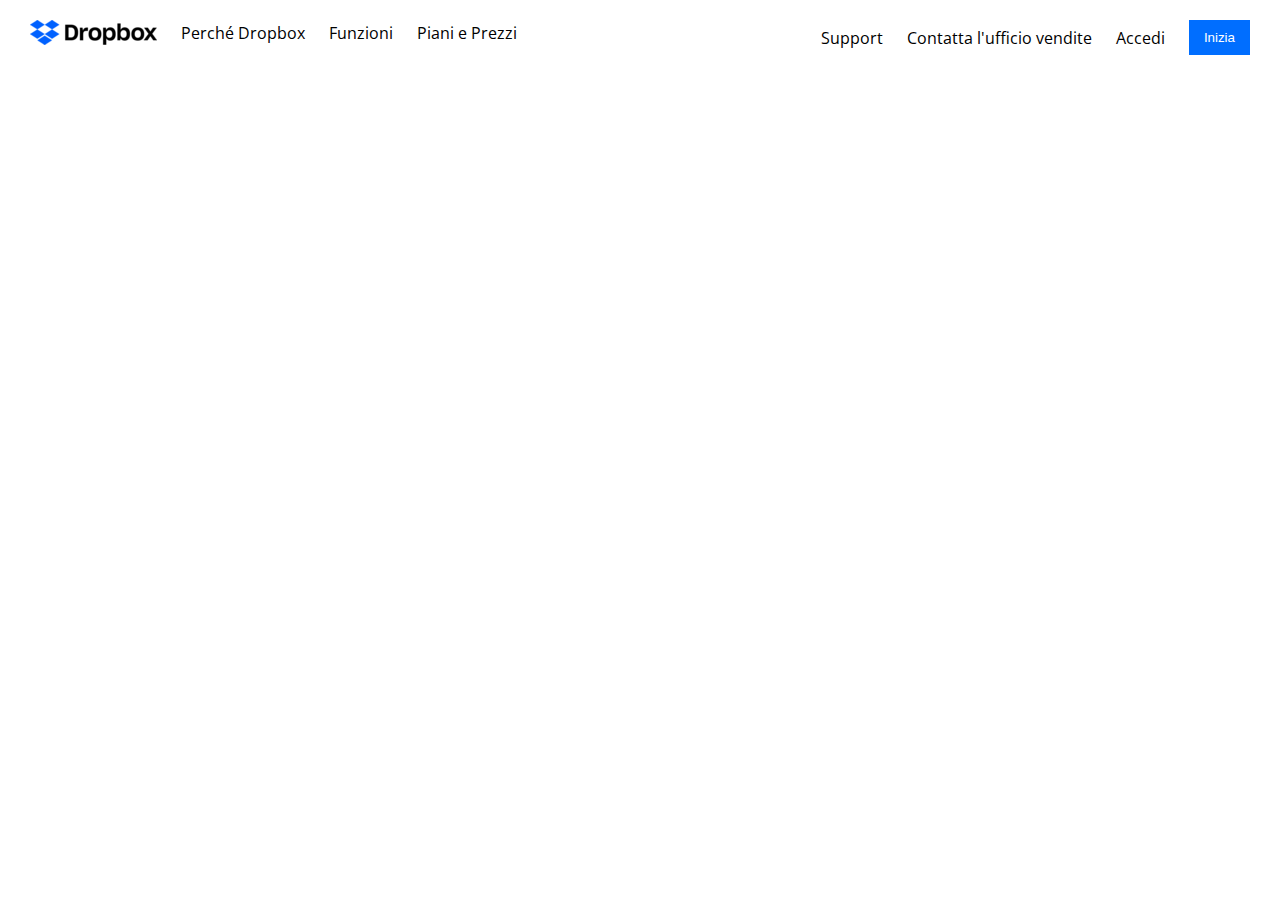
==== index.html @ 16615381 "Finito l'header" ====
<!DOCTYPE html>
<html>
    <head>
        <title>DropBox</title>
        <link rel="preconnect" href="https://fonts.googleapis.com">
        <link rel="preconnect" href="https://fonts.gstatic.com" crossorigin>
        <link href="https://fonts.googleapis.com/css2?family=Open+Sans:wght@300;400;500;700&display=swap" rel="stylesheet">
        <link rel="stylesheet" href="https://cdnjs.cloudflare.com/ajax/libs/font-awesome/6.4.2/css/all.min.css" integrity="sha512-z3gLpd7yknf1YoNbCzqRKc4qyor8gaKU1qmn+CShxbuBusANI9QpRohGBreCFkKxLhei6S9CQXFEbbKuqLg0DA==" crossorigin="anonymous" referrerpolicy="no-referrer" />
        <link rel="stylesheet" href="css/styles.css">
    </head>
    <body>
        <!--Parte Alta-->
        <header>
            <div class="row">
                <div class="col">
                    <ul>
                        <li><a href="#"><img id="logoSmall" src="img/logo-small.png"></a> </li>
                        <li><a href="#">Perch&eacute; Dropbox</a></li>
                        <li><a href="#">Funzioni</a></li>
                        <li><a href="#">Piani e Prezzi</a></li> 
                    </ul>
                        
                </div>
                <div class="col">
                    <li><a href="#">Support</a></li>
                    <li><a href="#">Contatta l'ufficio vendite</a></li>
                    <li><a href="#">Accedi</a></li>
                    <li><a href="#"><button class="blueButton">Inizia</button></a></li>
                </div>
            </div>
        </header>
        <!--Parte Principale-->
        <main>

        </main>
        <!--Parte Bassa-->
        <footer>

        </footer>
    </body>
</html>
---- css/styles.css ----
:root{
    font-family: 'Open Sans', sans-serif;
}


*{
    margin: 0;
    padding: 0;
    box-sizing: border-box;
}



/*Stili header*/
.row{
    display: flex;
    width: 100%;
    justify-content: space-between;
    padding: 20px;
}

.col li{
    display: inline-block;
    margin: 0px 10px;
    vertical-align: middle;
}
a{
    color: black;
    text-decoration: none;
}

#logoSmall{
    vertical-align: middle;
}

.blueButton{
    background-color: rgb(0, 110, 255);
    color: white;
    border: 0px;
    padding: 10px 15px;
}
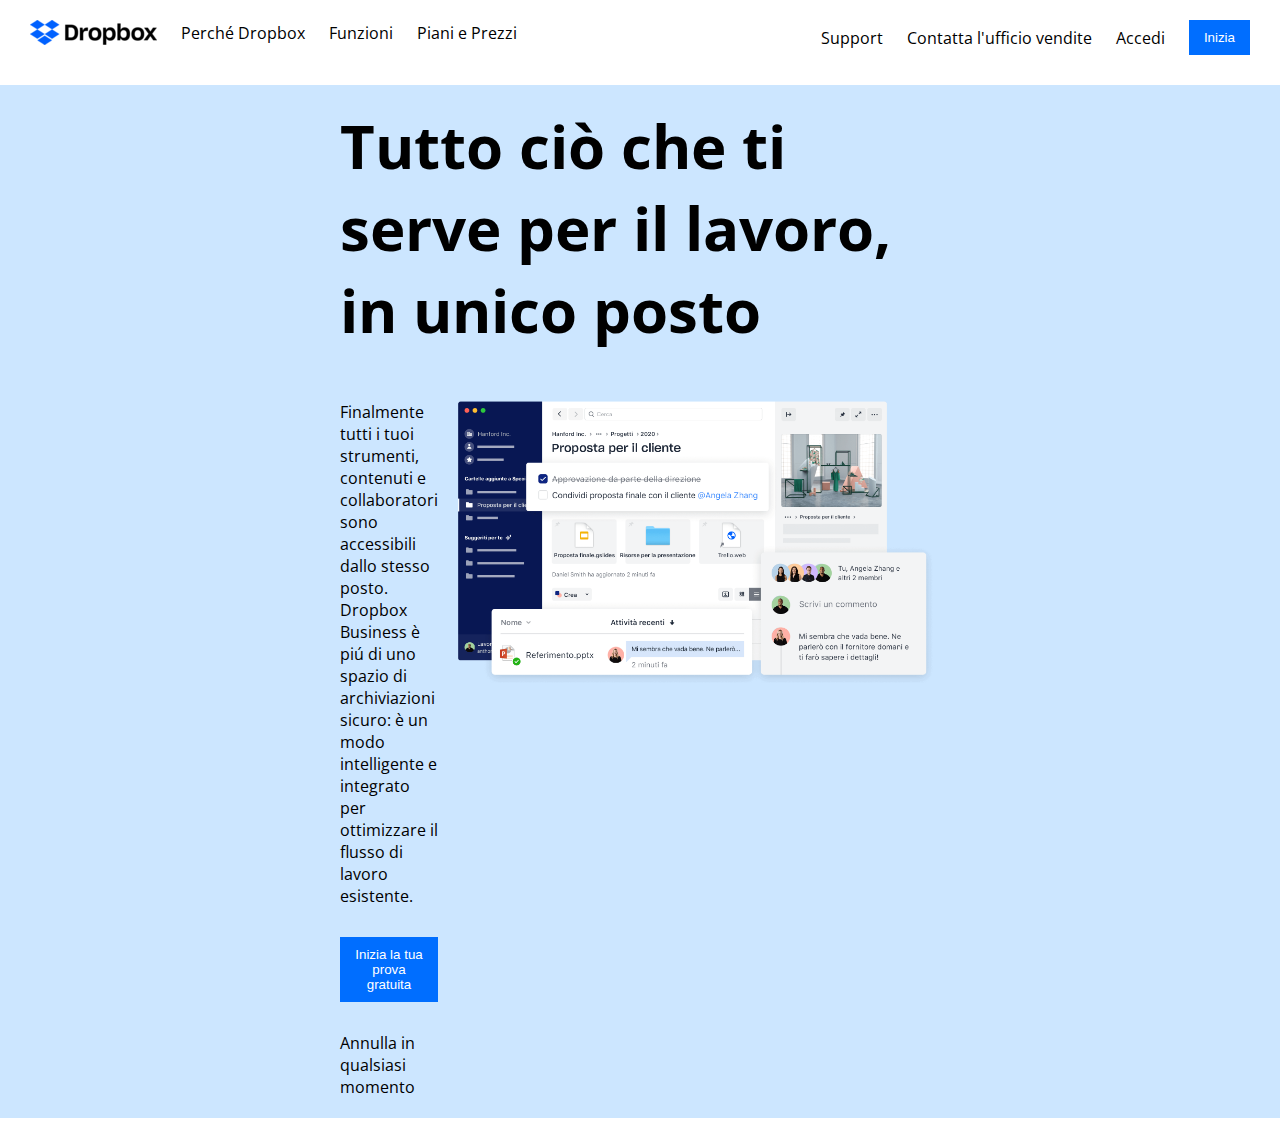
==== commit d2350d99: "Jumbo-done" ====
--- a/index.html
+++ b/index.html
@@ -11,6 +11,7 @@
     <body>
         <!--Parte Alta-->
         <header>
+                <!--Sezione Header-->
             <div class="row">
                 <div class="col">
                     <ul>
@@ -19,7 +20,6 @@
                         <li><a href="#">Funzioni</a></li>
                         <li><a href="#">Piani e Prezzi</a></li> 
                     </ul>
-                        
                 </div>
                 <div class="col">
                     <li><a href="#">Support</a></li>
@@ -27,6 +27,31 @@
                     <li><a href="#">Accedi</a></li>
                     <li><a href="#"><button class="blueButton">Inizia</button></a></li>
                 </div>
+            </div>
+                <!--Sezione Jumbotron-->
+            <section>
+                <div id="jumbo">
+                    <div class="row">
+                        <h1>Tutto ci&ograve; che ti serve per il lavoro, in unico posto</h1>
+                    </div>
+                    <div class="row">
+                    
+                        <div class="col textCol">    
+                            <p>Finalmente tutti i tuoi strumenti, contenuti e collaboratori sono accessibili dallo stesso posto. Dropbox Business &egrave; pi&uacute; di uno spazio di archiviazioni sicuro: &egrave; un modo intelligente e integrato per ottimizzare il flusso di lavoro esistente.</p>
+                            <a href="#"><button class="blueButton">Inizia la tua prova gratuita
+                            </button></a>
+                            <br>
+                            Annulla in qualsiasi momento
+                            <br>
+                            <a href="#"><i class="fa-solid fa-arrow-down"></i></a>
+                        </div>
+                    <div class="col imgCol">
+                        <img id="jumboImg" src="img/jumbo.png" alt="immagine jumbotron">
+                    </div>
+                    </div>
+                </div>
+            </section>
+
             </div>
         </header>
         <!--Parte Principale-->
--- a/css/styles.css
+++ b/css/styles.css
@@ -39,3 +39,37 @@
     border: 0px;
     padding: 10px 15px;
 }
+
+/*Stile Jumbotron*/
+
+#jumbo{
+    width: 100%;
+    background-color: #cce6ff;
+}
+
+#jumbo h1{
+    font-size: 60px;
+}
+
+#jumbo .row{
+    width: 50%;
+    margin: 10px auto; 
+}
+
+#jumbo .textCol{
+    width: 50%;
+}
+
+#jumbo .fa-arrow-down{
+    font-size: 40px;
+    margin-top: 40%;
+}
+
+#jumbo .blueButton{
+    margin: 30px auto;
+}
+
+#jumboImg{
+    width: 100%;
+    margin-bottom: -100px;
+}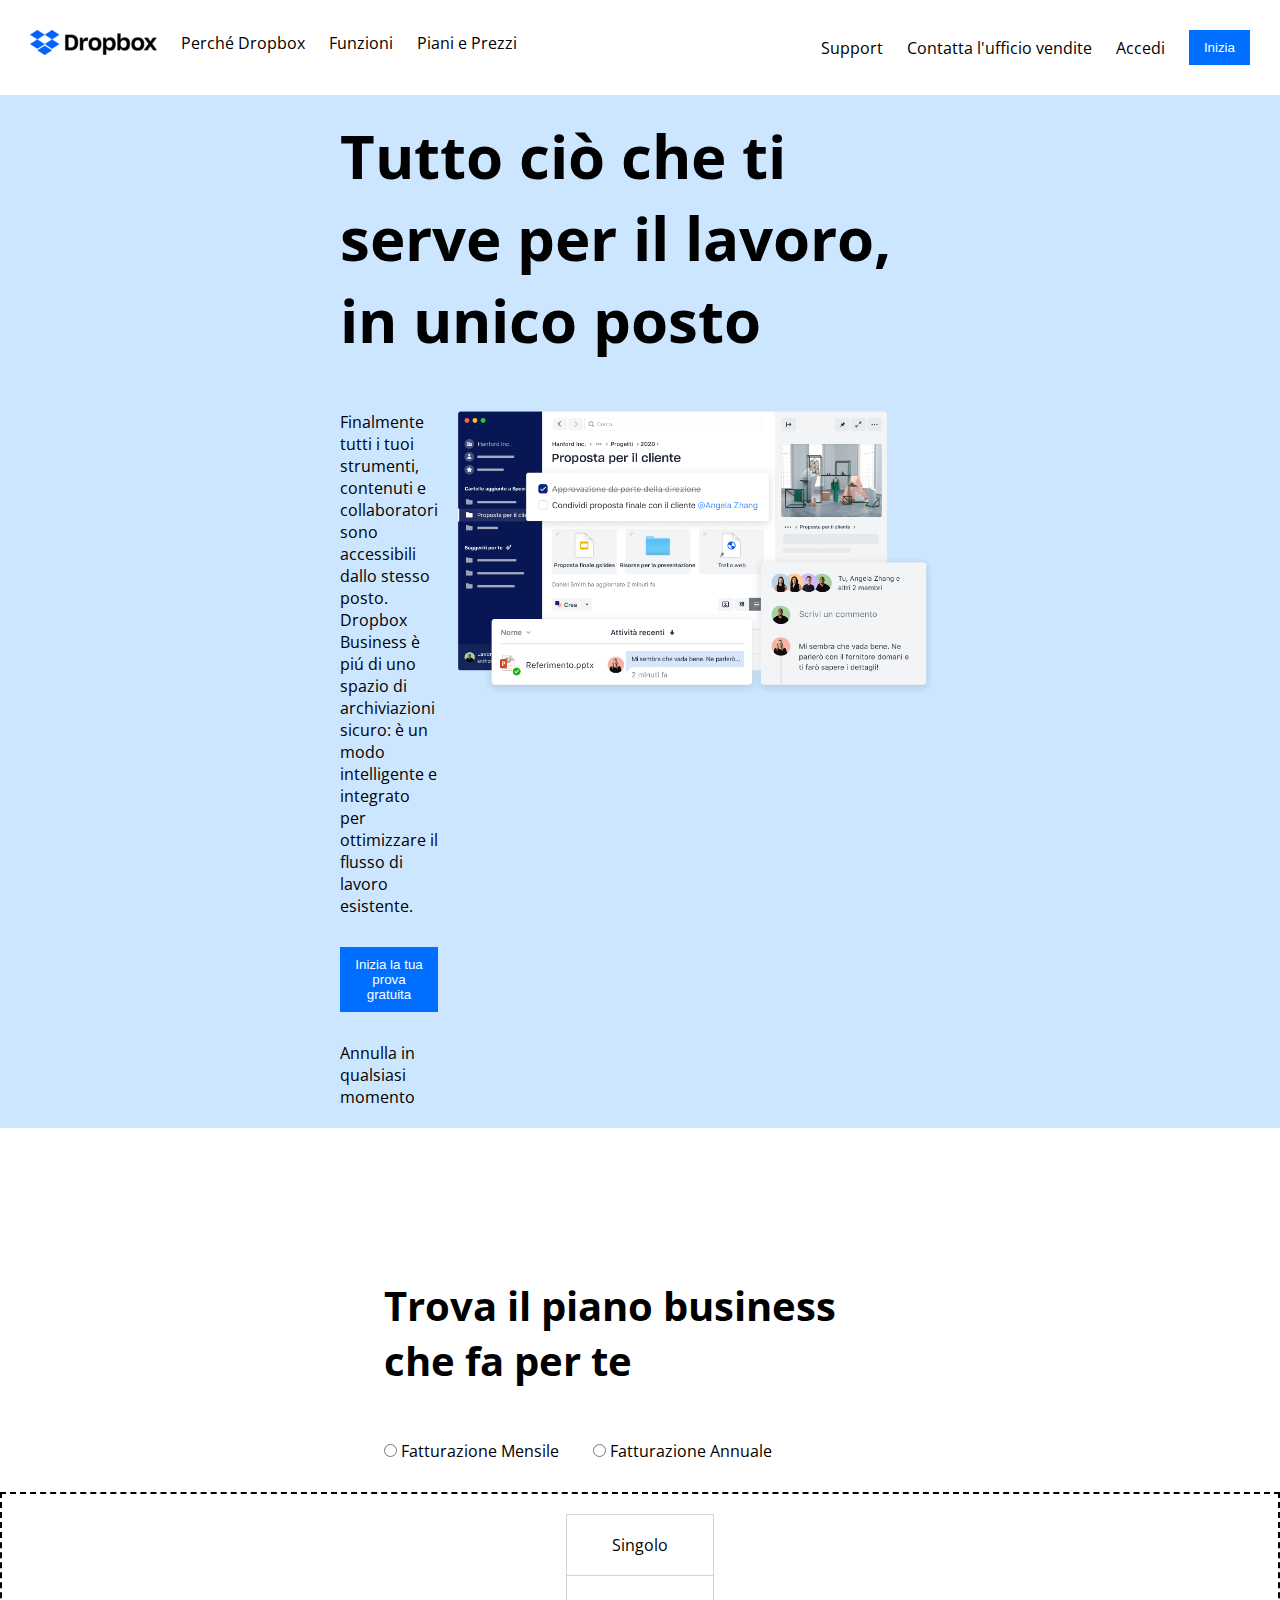
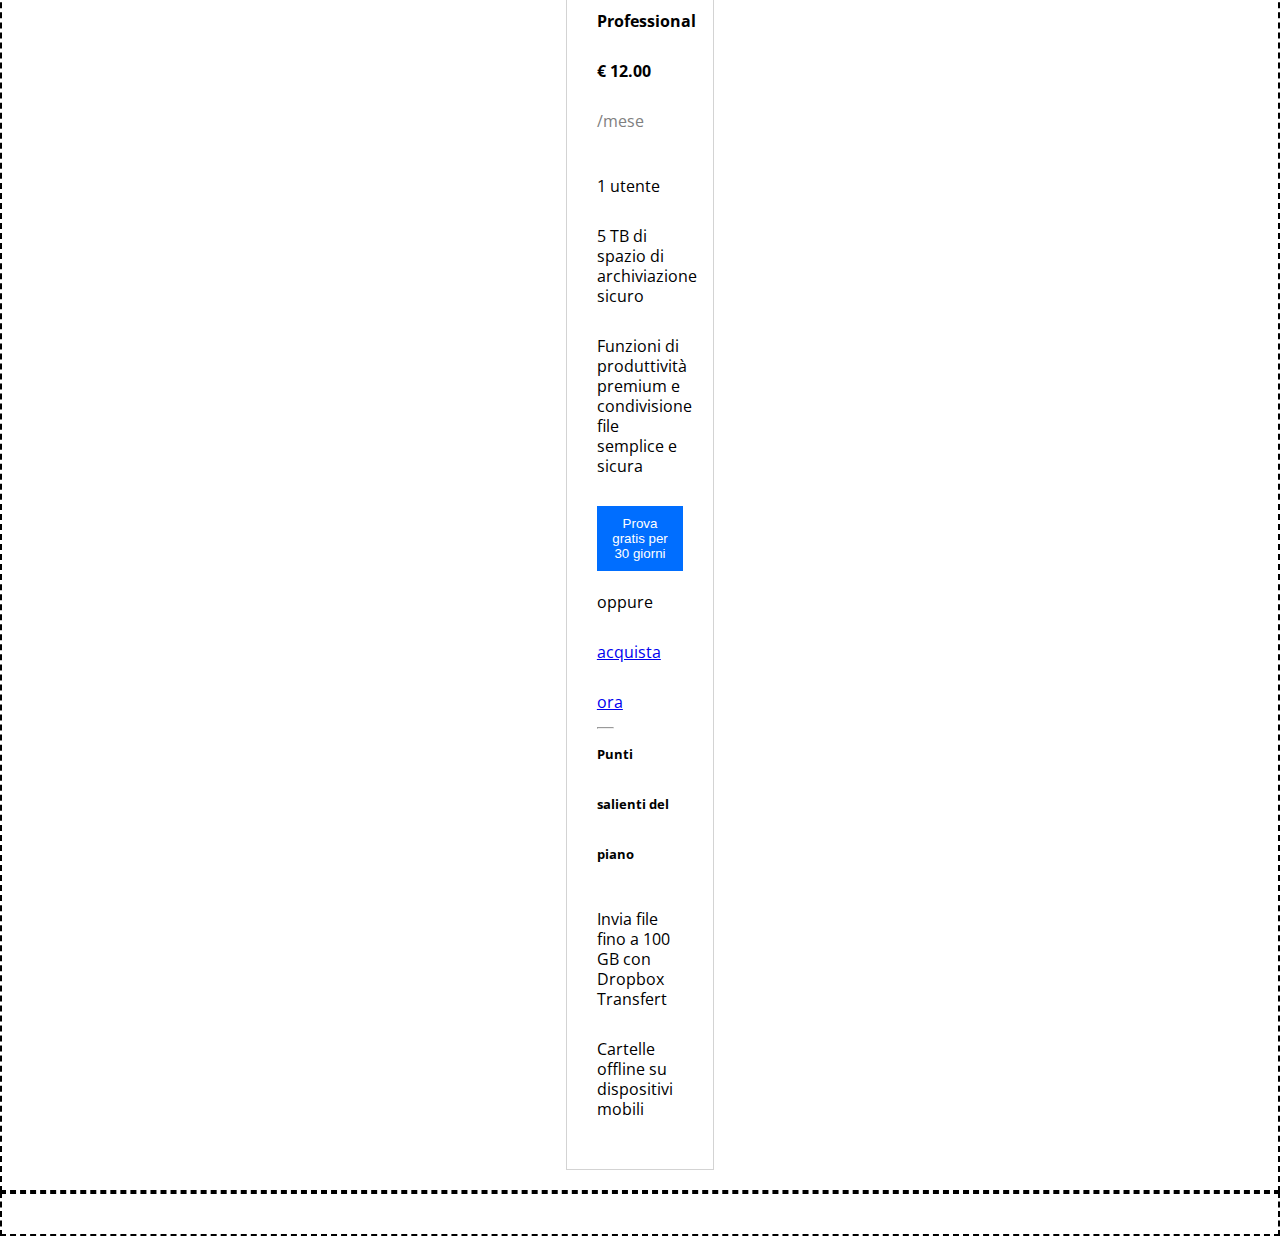
==== commit b9d6dca8: "Card quasi finita" ====
--- a/index.html
+++ b/index.html
@@ -51,12 +51,69 @@
                     </div>
                 </div>
             </section>
-
             </div>
         </header>
         <!--Parte Principale-->
         <main>
+            <!--Sezione alta con le carte-->
+            <div id="businessPlan">
+                    <h2>Trova il piano business che fa per te</h2>
+                    <br>
+                    <input type="radio">
+                    <span>Fatturazione Mensile</span>
+                    <input type="radio">
+                    <label>Fatturazione Annuale</label>
+                </div>
+            <section id="cards">
+                <div class="row">
+                    <div class="colCard">
+                        <div class="card cardTop">
+                            <i class="fa-solid fa-user"></i> Singolo
+                        </div>
+                        <div class="card cardMain">
+                            <h4>
+                                Professional
+                            </h4>
+                            <span class="cost">&euro; 12.00</span>
+                            <br>
+                            <span class="bill">/mese</span>
+                            <ul>
+                                
+                                <li> 
+                                    <i class="fa-solid fa-user"></i> 1 utente
+                                </li>
+                                
+                                <li> 
+                                   <i class="fa-solid fa-folder"></i> 5 TB di spazio di archiviazione sicuro
+                                </li>
+                                
+                                <li> 
+                                  <i class="fa-solid fa-share-nodes"></i> Funzioni di produttivit&agrave; premium e condivisione file semplice e sicura
+                                </li>
+                            </ul>
+                            <a href="#"><button class="blueButton">Prova gratis per 30 giorni</button></a>
+                            <br>
+                            oppure <a href="#">acquista ora</a>
 
+                            <hr>
+
+                            <h5>Punti salienti del piano</h5>
+                                <ul>
+                                    
+                                    <li><i class="fa-solid fa-check" style="color: #005eff;"></i> Invia file fino a 100 GB con Dropbox Transfert</li>
+                                    
+                                    <li><i class="fa-solid fa-check" style="color: #005eff;"></i> Cartelle offline su dispositivi mobili</li>
+                                </ul>
+                        </div>
+                                
+
+                        </div>
+                    </div>
+
+                </div>
+                <div class="row"></div>
+               
+            </section>
         </main>
         <!--Parte Bassa-->
         <footer>
--- a/css/styles.css
+++ b/css/styles.css
@@ -21,10 +21,10 @@
 
 .col li{
     display: inline-block;
-    margin: 0px 10px;
+    margin: 10px 10px 0 10px;
     vertical-align: middle;
 }
-a{
+header a{
     color: black;
     text-decoration: none;
 }
@@ -39,6 +39,9 @@
     border: 0px;
     padding: 10px 15px;
 }
+
+
+
 
 /*Stile Jumbotron*/
 
@@ -72,4 +75,67 @@
 #jumboImg{
     width: 100%;
     margin-bottom: -100px;
-}+}
+
+
+
+
+/*Stili sezione carte*/
+
+#businessPlan{
+    text-align: start;
+    margin: 150px auto 0px auto;
+    width: 40%;
+
+}
+#businessPlan h2{
+    font-size: 40px
+}
+
+#businessPlan span{
+    margin: 30px 30px 30px 0;
+    display: inline-block;
+}
+
+#cards .row{
+    justify-content: center;
+    gap: 50px;
+    /*DEBUG*/
+    border: 2px dashed black;
+}
+
+.colCard{
+    width: 12%;
+    
+    line-height: 50px;
+}
+.cost{
+    font-weight: bold;
+}
+.bill{
+    color: grey;
+}
+.colCard li{
+    list-style-type: none;
+    line-height: 20px;
+    margin: 30px auto;
+}
+.card{
+    border: 1px solid lightgray;
+    padding: 20px 30px;
+}
+.cardTop{
+    text-align: center;
+    border-bottom: 0;
+    padding: 5px 0;
+}
+
+.cardMain{
+    
+}
+
+.colCard hr{
+    width: 20%;
+    background-color: lightgray;
+}
+
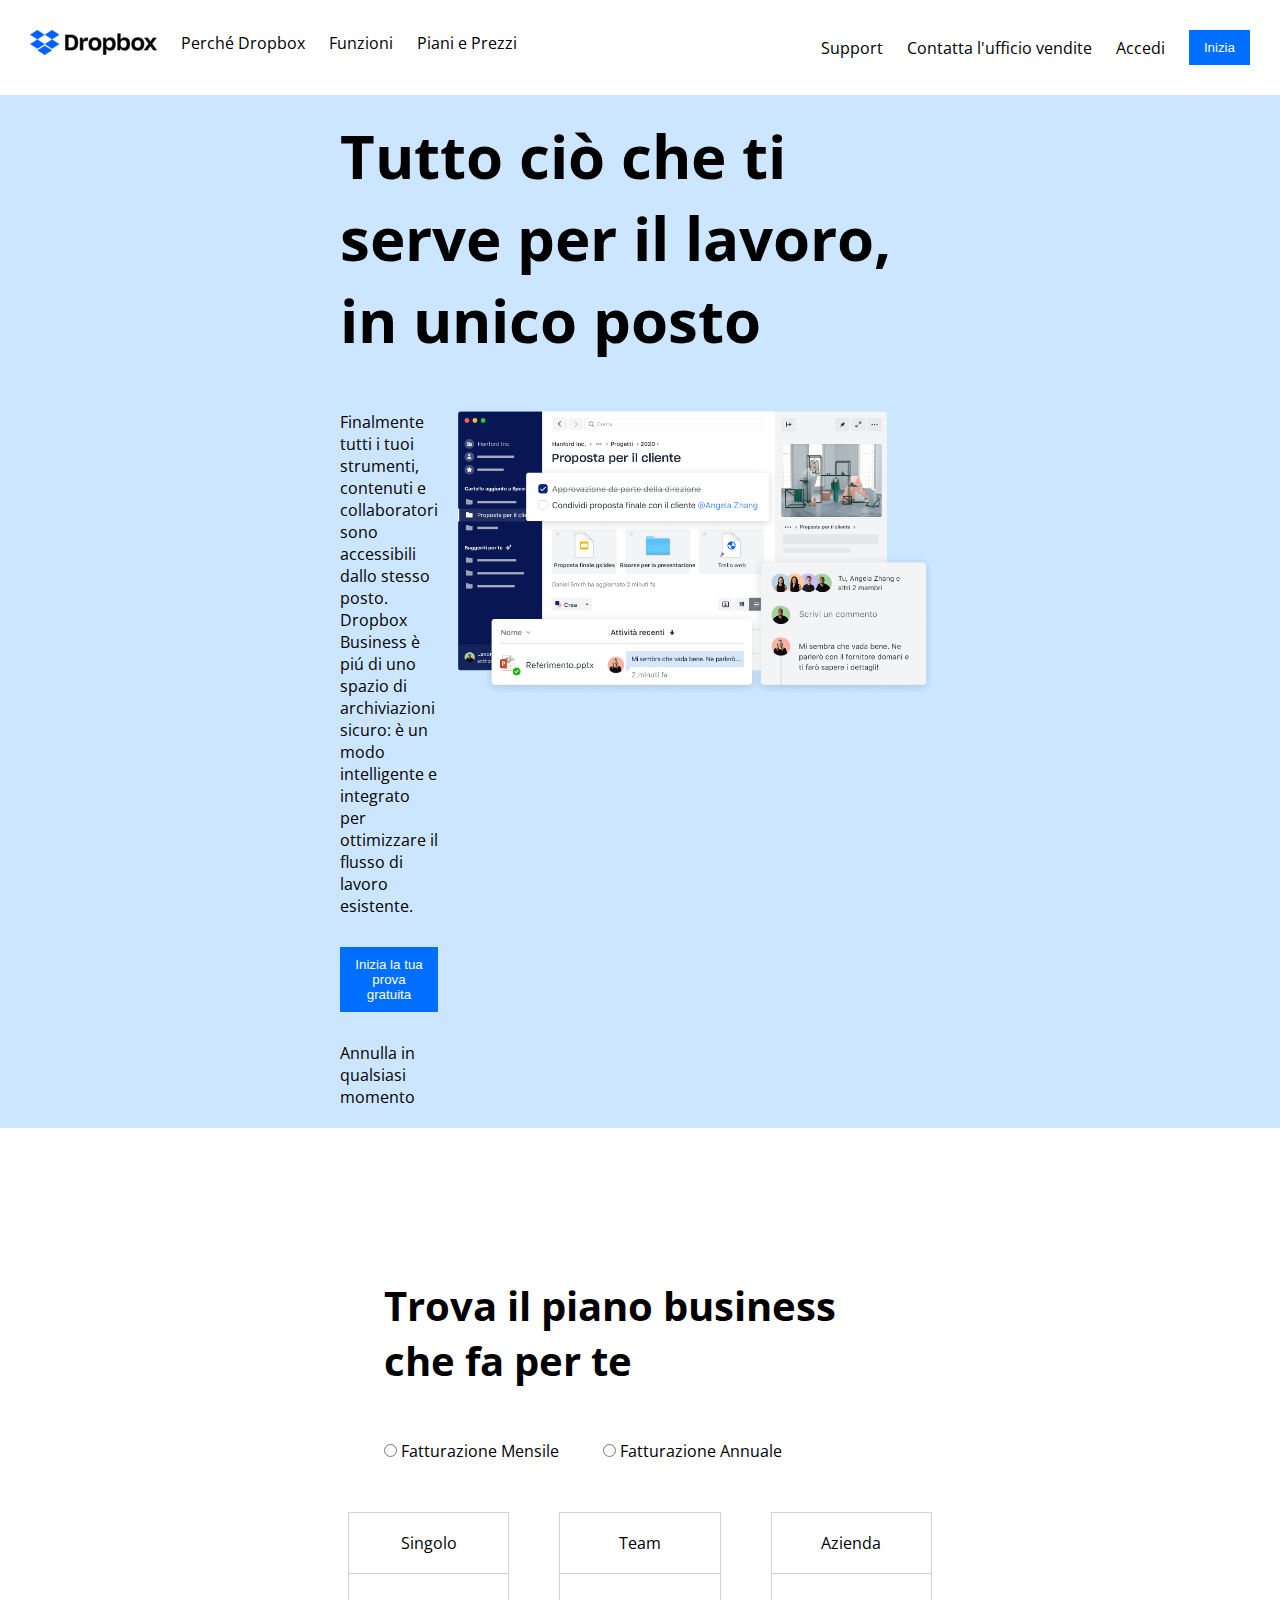
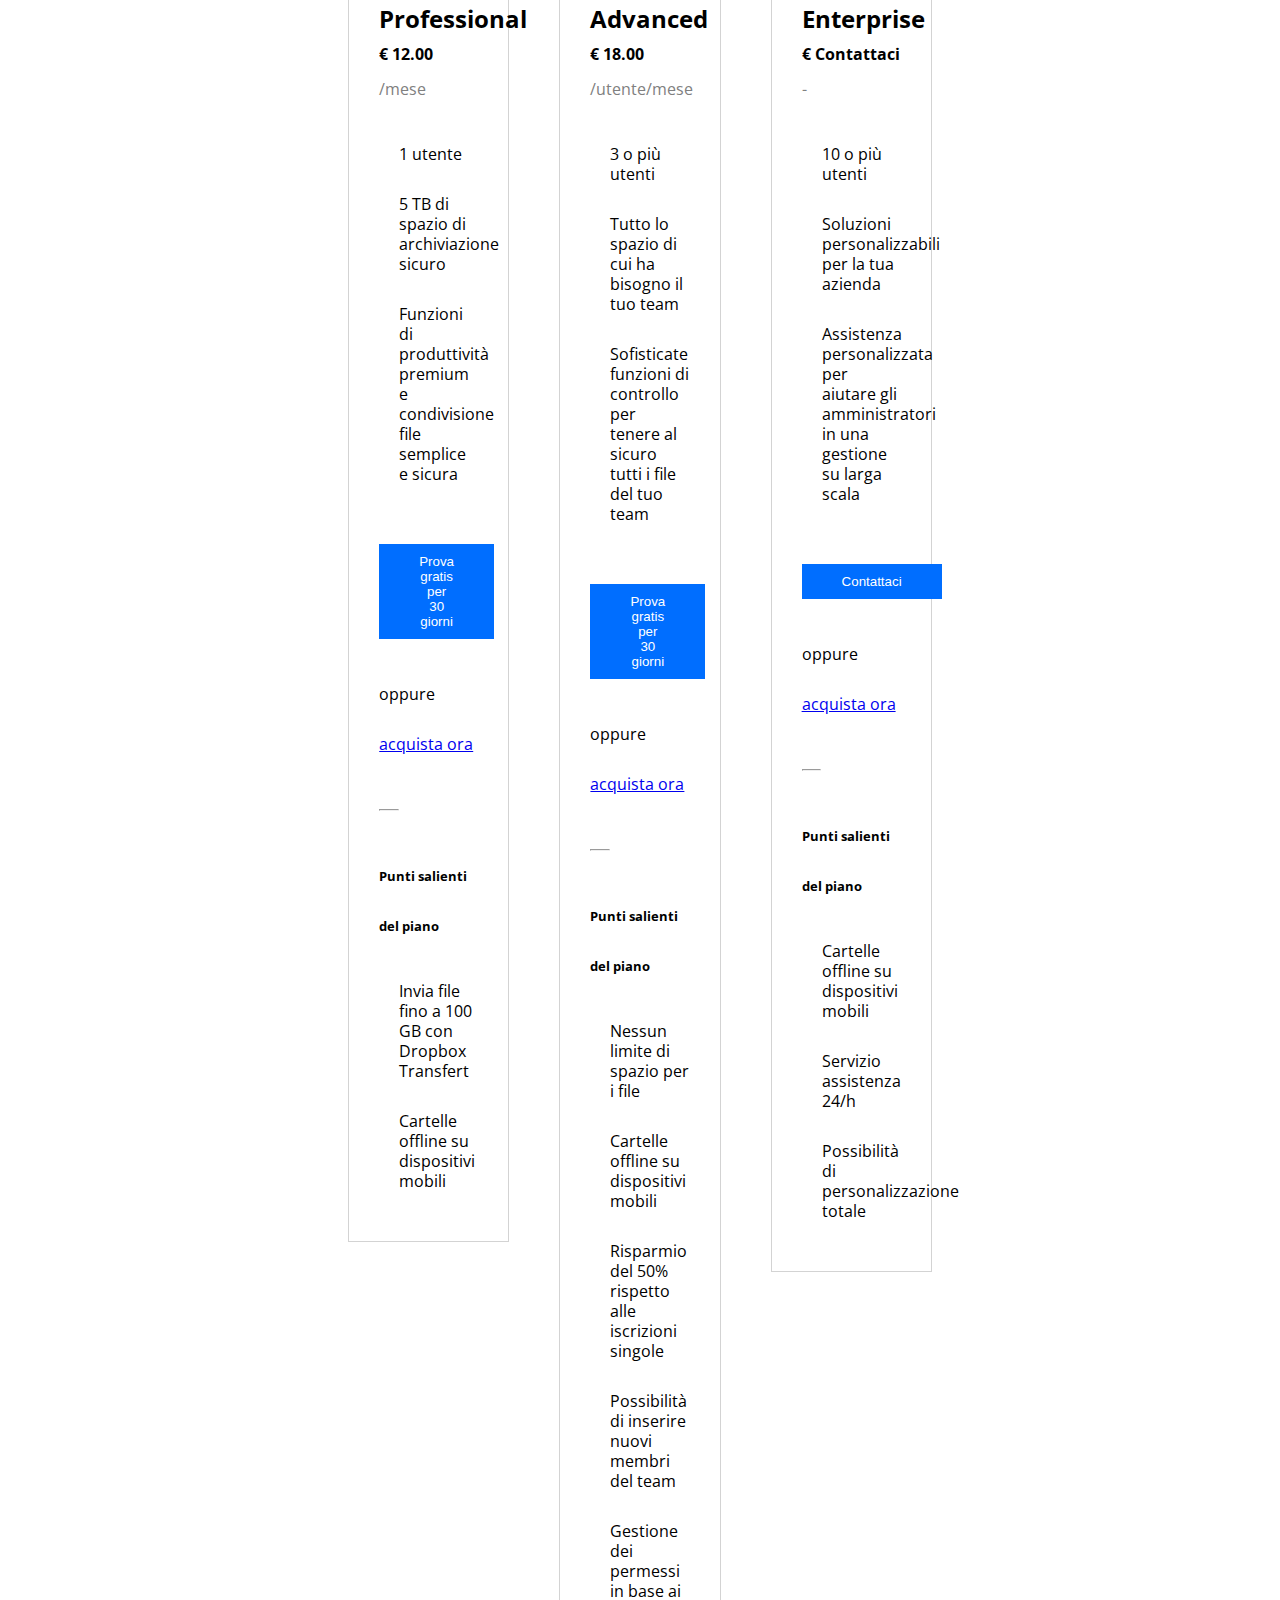
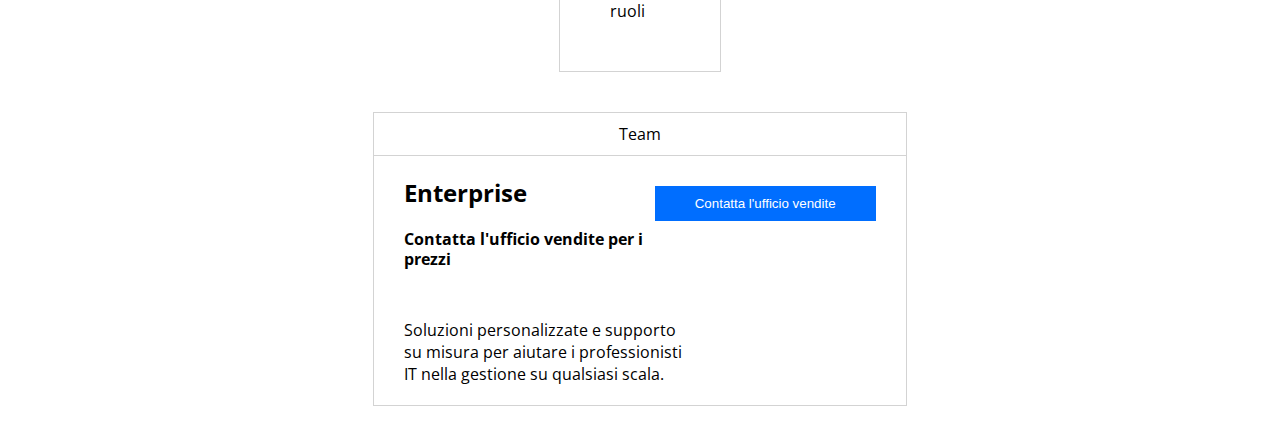
==== commit 9cb9a253: "Carte completate" ====
--- a/index.html
+++ b/index.html
@@ -71,11 +71,10 @@
                             <i class="fa-solid fa-user"></i> Singolo
                         </div>
                         <div class="card cardMain">
-                            <h4>
+                            <h2>
                                 Professional
-                            </h4>
+                            </h2>
                             <span class="cost">&euro; 12.00</span>
-                            <br>
                             <span class="bill">/mese</span>
                             <ul>
                                 
@@ -105,13 +104,112 @@
                                     <li><i class="fa-solid fa-check" style="color: #005eff;"></i> Cartelle offline su dispositivi mobili</li>
                                 </ul>
                         </div>
-                                
-
-                        </div>
-                    </div>
-
-                </div>
-                <div class="row"></div>
+                    </div>
+                    
+                    <div class="colCard">
+                        <div class="card cardTop">
+                            <i class="fa-solid fa-users"></i> Team
+                        </div>
+                        <div class="card cardMain">
+                            <h2>
+                                Advanced
+                            </h2>
+                            <span class="cost">&euro; 18.00</span>
+                            <span class="bill">/utente/mese</span>
+                            <ul>
+                                
+                                <li> 
+                                    <i class="fa-solid fa-users"></i> 3 o pi&ugrave; utenti
+                                </li>
+                                
+                                <li> 
+                                   <i class="fa-solid fa-folder"></i> Tutto lo spazio di cui ha bisogno il tuo team
+                                </li>
+                                
+                                <li> 
+                                  <i class="fa-solid fa-share-nodes"></i> Sofisticate funzioni di controllo per tenere al sicuro tutti i file del tuo team
+                                </li>
+                            </ul>
+                            <a href="#"><button class="blueButton">Prova gratis per 30 giorni</button></a>
+                            <br>
+                            oppure <a href="#">acquista ora</a>
+
+                            <hr>
+
+                            <h5>Punti salienti del piano</h5>
+                                <ul>
+                                    
+                                    <li><i class="fa-solid fa-check" style="color: #005eff;"></i> Nessun limite di spazio per i file</li>
+                                    
+                                    <li><i class="fa-solid fa-check" style="color: #005eff;"></i> Cartelle offline su dispositivi mobili</li>
+
+                                    <li><i class="fa-solid fa-check" style="color: #005eff;"></i> Risparmio del 50% rispetto alle iscrizioni singole</li>
+
+                                    <li><i class="fa-solid fa-check" style="color: #005eff;"></i> Possibilit&agrave; di inserire nuovi membri del team</li>
+
+                                    <li><i class="fa-solid fa-check" style="color: #005eff;"></i> Gestione dei permessi in base ai ruoli</li>
+                                </ul>
+                        </div>
+                    </div>
+
+                    <div class="colCard">
+                        <div class="card cardTop">
+                            <i class="fa-solid fa-building"></i> Azienda
+                        </div>
+                        <div class="card cardMain">
+                            <h2>
+                                Enterprise
+                            </h2>
+                            <span class="cost">&euro; Contattaci</span>
+                            <span class="bill">-</span>
+                            <ul>
+                                
+                                <li> 
+                                    <i class="fa-solid fa-user"></i> 10 o pi&ugrave; utenti
+                                </li>
+                                
+                                <li> 
+                                   <i class="fa-solid fa-folder"></i> Soluzioni personalizzabili per la tua azienda
+                                </li>
+                                
+                                <li> 
+                                  <i class="fa-solid fa-share-nodes"></i> Assistenza personalizzata per aiutare gli amministratori in una gestione su larga scala
+                                </li>
+                            </ul>
+                            <a href="#"><button class="blueButton">Contattaci</button></a>
+                            <br>
+                            oppure <a href="#">acquista ora</a>
+
+                            <hr>
+
+                            <h5>Punti salienti del piano</h5>
+                                <ul>
+                                    
+                                    <li><i class="fa-solid fa-check" style="color: #005eff;"></i> Cartelle offline su dispositivi mobili</li>
+                                    
+                                    <li><i class="fa-solid fa-check" style="color: #005eff;"></i> Servizio assistenza 24/h</li>
+
+                                    <li><i class="fa-solid fa-check" style="color: #005eff;"></i> Possibilit&agrave; di personalizzazione totale</li>
+                                </ul>
+                        </div>
+                    </div>
+
+                </div>
+                <div class="row">
+                    <div class="rowCard">
+                        <div class="card cardTop">
+                            <i class="fa-solid fa-building"></i> Team
+                        </div>
+                        <div class="card cardMain">
+                            <h2>
+                                Enterprise
+                            </h2>
+                            <span class="cost">Contatta l'ufficio vendite per i prezzi</span>
+                            <p>Soluzioni personalizzate e supporto su misura per aiutare i professionisti IT nella gestione su qualsiasi scala.</p>
+                            <a href="#"><button class="blueButton floatButton">Contatta l'ufficio vendite</button></a>
+                        </div>
+                    </div>
+                </div>
                
             </section>
         </main>
--- a/css/styles.css
+++ b/css/styles.css
@@ -82,6 +82,8 @@
 
 /*Stili sezione carte*/
 
+
+/*Piano di Fatturazione*/
 #businessPlan{
     text-align: start;
     margin: 150px auto 0px auto;
@@ -93,37 +95,47 @@
 }
 
 #businessPlan span{
-    margin: 30px 30px 30px 0;
+    margin: 30px 40px 30px 0;
     display: inline-block;
 }
 
+
+/*Prima riga carte*/
 #cards .row{
     justify-content: center;
     gap: 50px;
-    /*DEBUG*/
-    border: 2px dashed black;
+
 }
 
 .colCard{
-    width: 12%;
-    
+    width: 13%;
     line-height: 50px;
+    min-height: 1100px;
+
 }
+
 .cost{
     font-weight: bold;
+    line-height: 20px;
+    display: block;
 }
+
 .bill{
     color: grey;
 }
+
 .colCard li{
     list-style-type: none;
     line-height: 20px;
-    margin: 30px auto;
+    margin: 30px 0 30px 20px;
+    position: relative;
 }
+
 .card{
     border: 1px solid lightgray;
     padding: 20px 30px;
 }
+
 .cardTop{
     text-align: center;
     border-bottom: 0;
@@ -131,11 +143,52 @@
 }
 
 .cardMain{
-    
+    min-height: 1100px;
+}
+
+.cardMain i{
+    position: absolute;
+    left: -25px;
 }
 
 .colCard hr{
     width: 20%;
     background-color: lightgray;
+    margin: 40px 0 40px 0;
 }
 
+.colCard .blueButton{
+    margin: 30px auto;
+    padding: 10px 40px;
+}
+
+/*Riga con carta larga*/
+
+.rowCard{
+    width: 43%;
+}
+
+.rowCard .cardTop{
+    padding: 10px 0;
+}
+
+.rowCard .cardMain{
+    min-height: 0;
+    position: relative;
+    padding-right: 40%;
+}
+
+.rowCard .blueButton{
+    position: absolute;
+    right: 30px;
+    top: 30px;
+    padding: 10px 40px;
+}
+
+.rowCard h2{
+    margin-bottom: 20px;
+}
+
+.rowCard p{
+    margin-top: 50px;
+}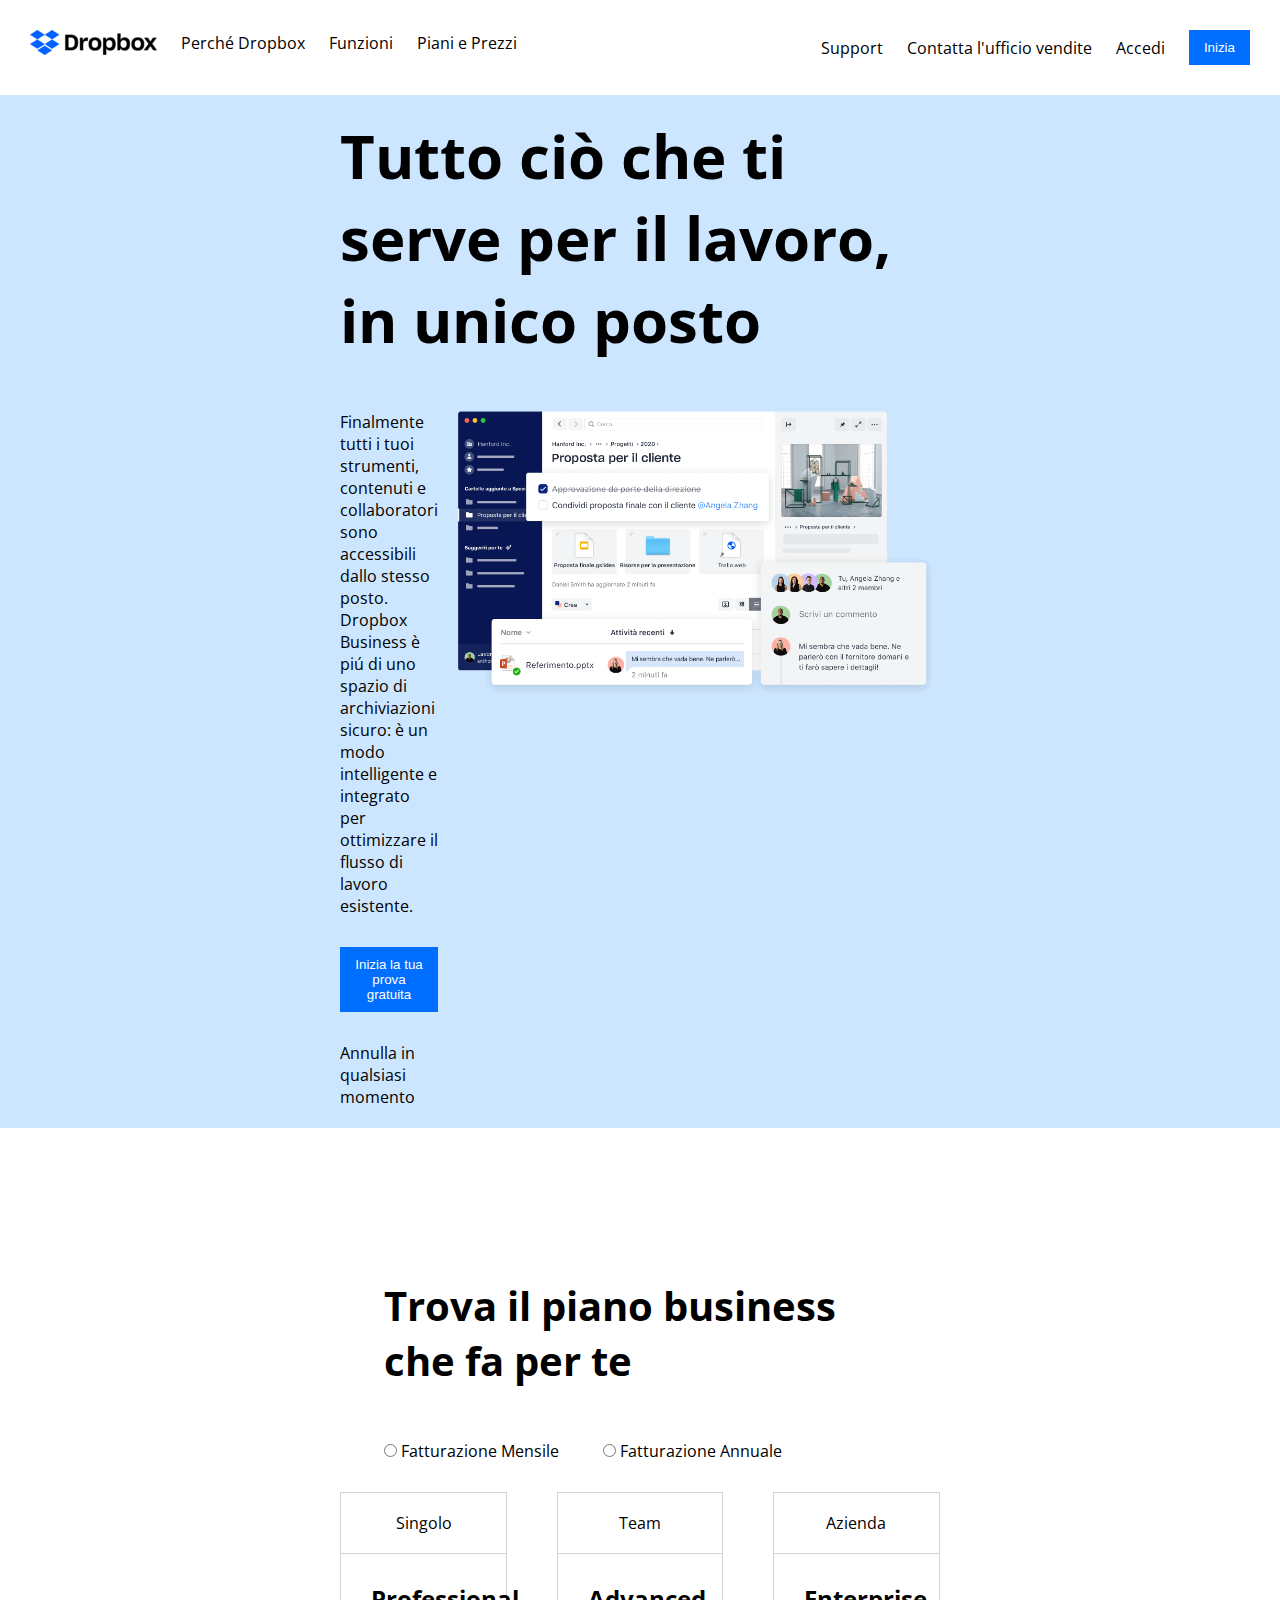
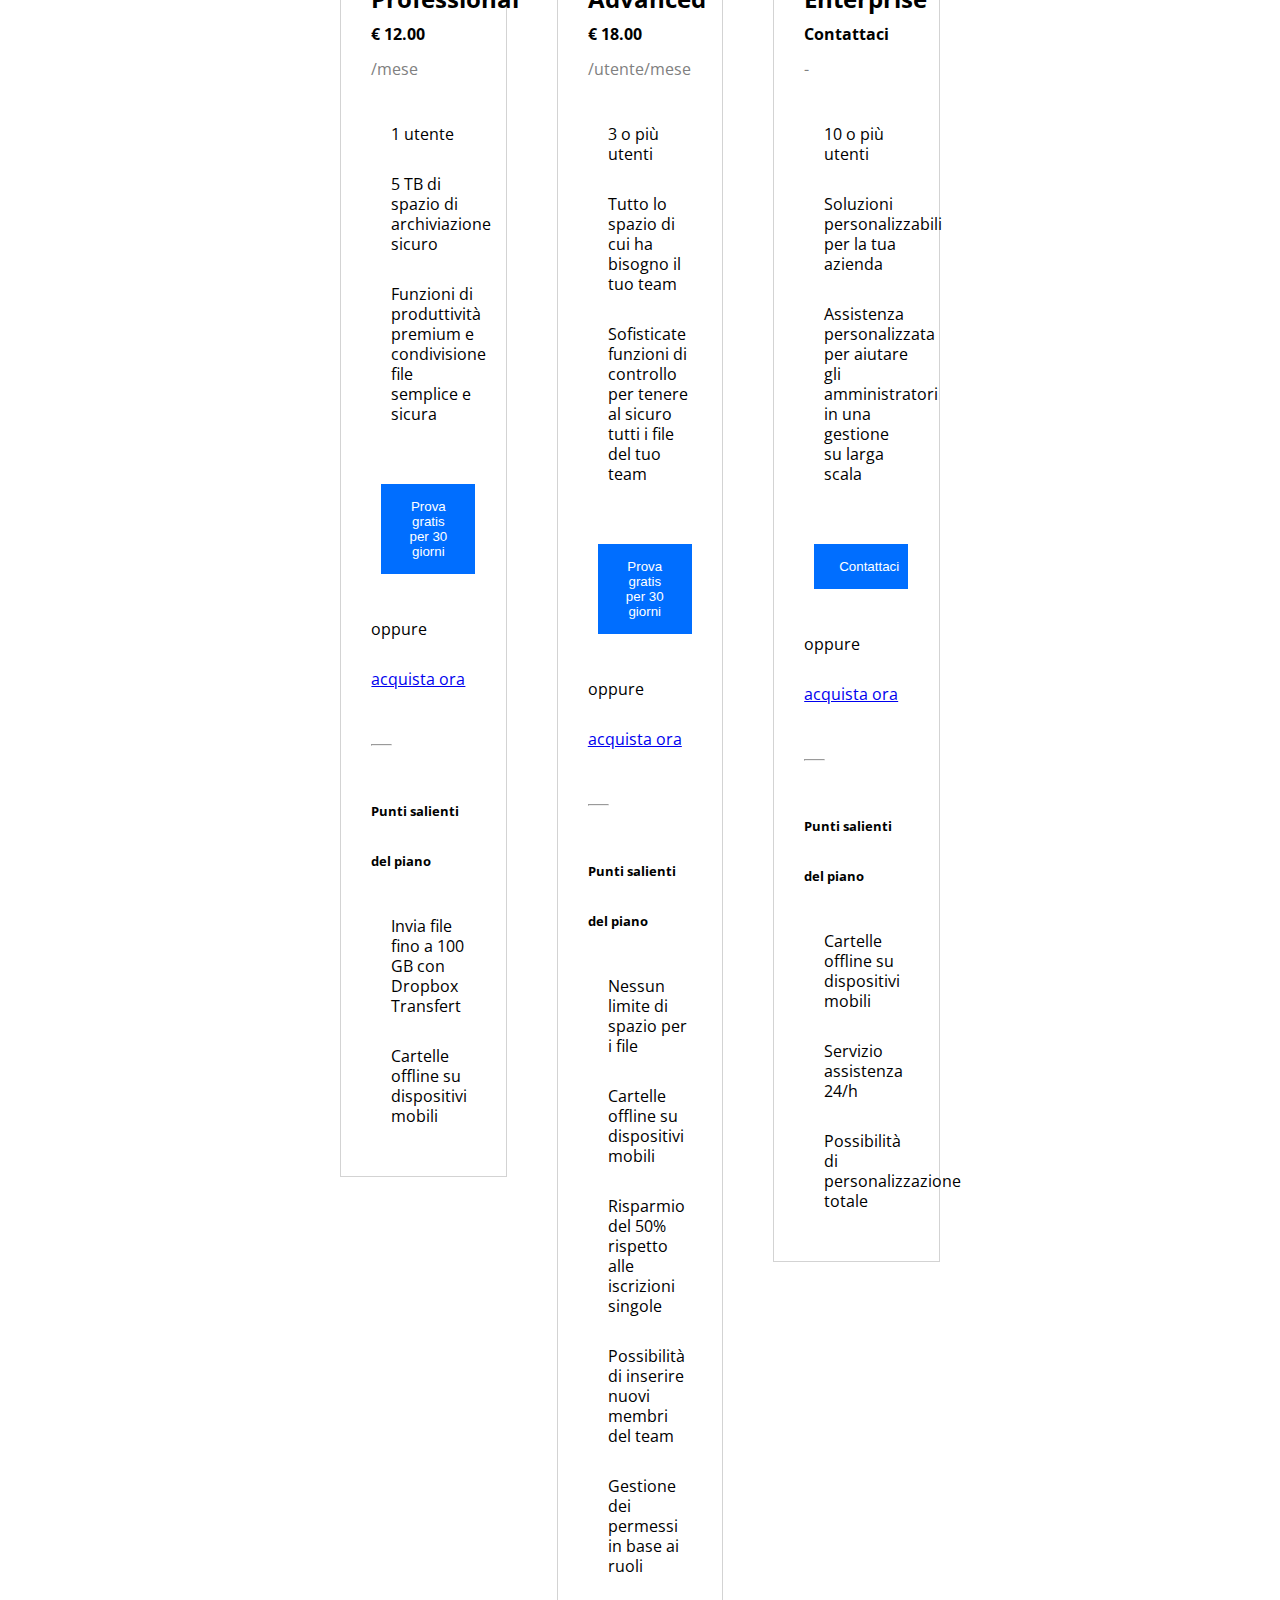
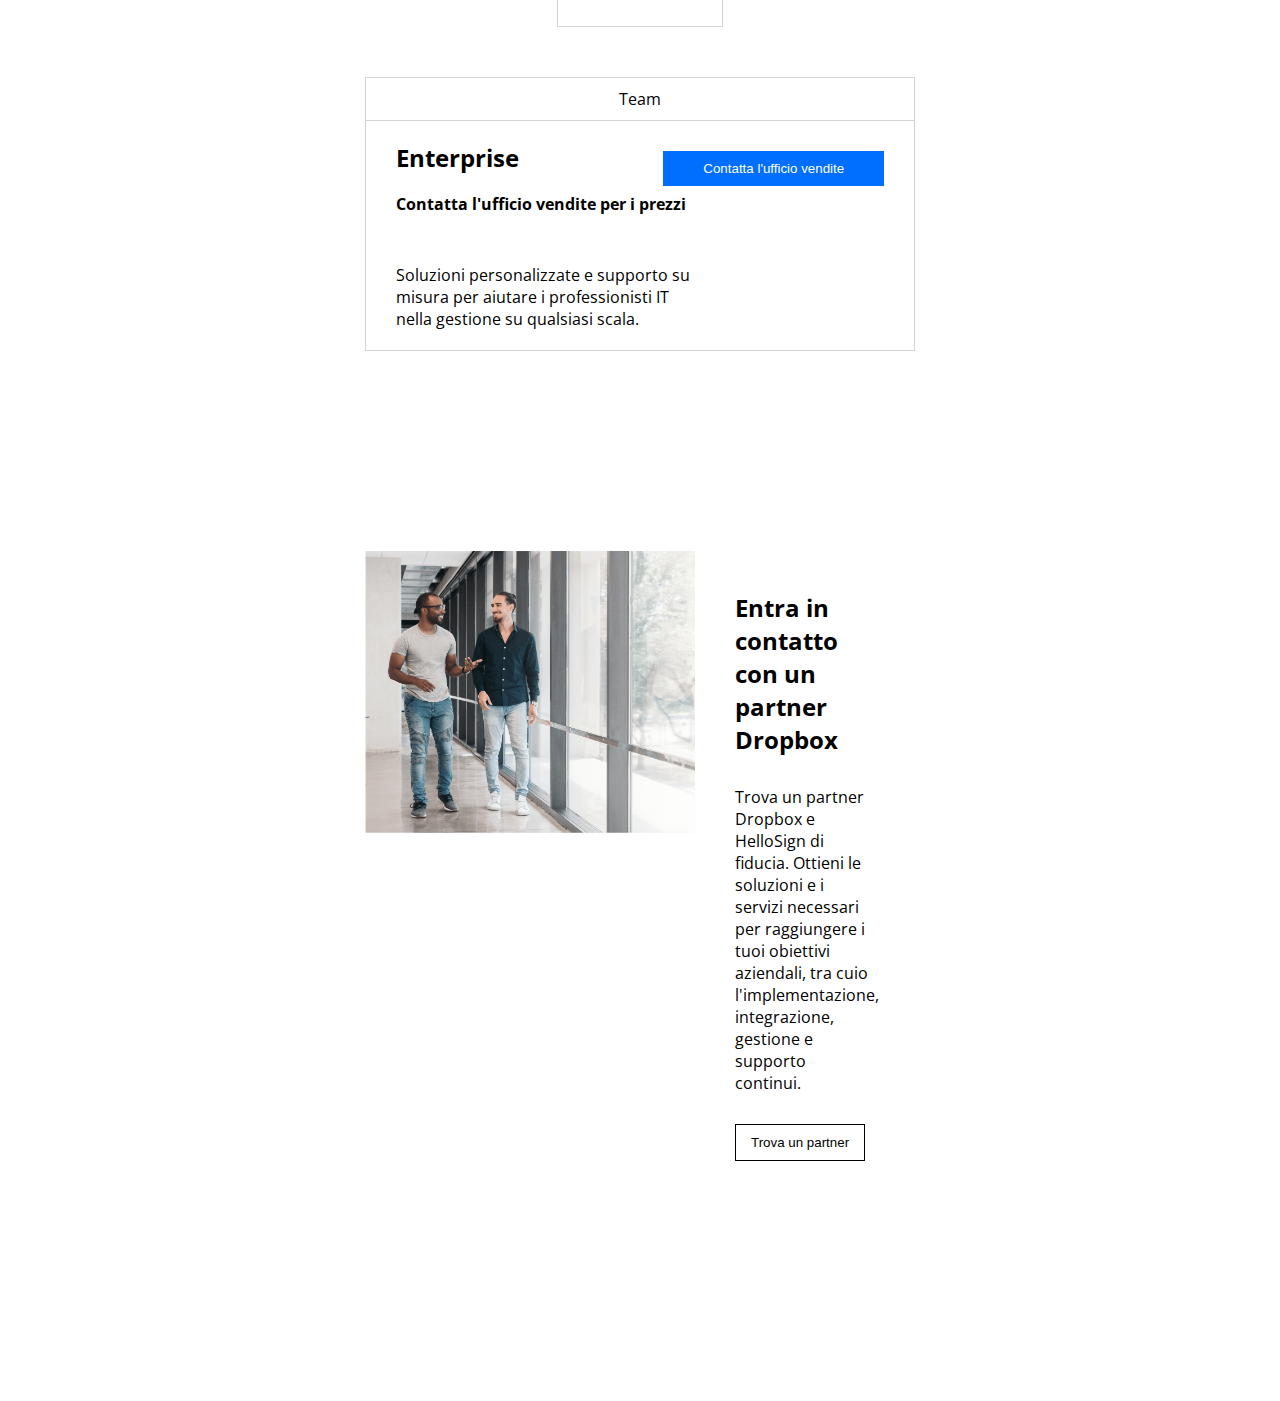
==== commit 5122bbb2: "Sezione partner completa" ====
--- a/index.html
+++ b/index.html
@@ -160,7 +160,7 @@
                             <h2>
                                 Enterprise
                             </h2>
-                            <span class="cost">&euro; Contattaci</span>
+                            <span class="cost">Contattaci</span>
                             <span class="bill">-</span>
                             <ul>
                                 
@@ -211,6 +211,25 @@
                     </div>
                 </div>
                
+            </section>
+            
+            <!--Sezione a metá con bottone trova un partner-->
+            <section>
+                <div class="row rowPartner">
+                   
+                        <div class="colImg">
+                            <img src="img/partner.png" alt="Immagine partners"> 
+                        </div>
+
+                        <div class="colText">
+                            <h2>Entra in contatto con un partner Dropbox</h2>
+
+                            <p>Trova un partner Dropbox e HelloSign di fiducia. Ottieni le soluzioni e i servizi necessari per raggiungere i tuoi obiettivi aziendali, tra cuio l'implementazione, integrazione, gestione e supporto continui.</p>
+
+                            <a href="#"><button class="blueButton">Trova un partner</button></a>
+                        </div>
+                        
+                </div>
             </section>
         </main>
         <!--Parte Bassa-->
--- a/css/styles.css
+++ b/css/styles.css
@@ -15,6 +15,10 @@
 .row{
     display: flex;
     width: 100%;
+    justify-content: center;
+}
+
+header .row{
     justify-content: space-between;
     padding: 20px;
 }
@@ -158,13 +162,17 @@
 }
 
 .colCard .blueButton{
-    margin: 30px auto;
-    padding: 10px 40px;
+    width: 90%;
+    margin: 30px 10px;
+    padding: 15px 25px;
+    
+    
 }
 
 /*Riga con carta larga*/
 
 .rowCard{
+    margin-top: 50px;
     width: 43%;
 }
 
@@ -191,4 +199,35 @@
 
 .rowCard p{
     margin-top: 50px;
-}+}
+
+/*Stili sezione mid*/
+
+.rowPartner{
+    margin: 200px auto;
+    width: 43%;
+}
+
+.colImg{
+    width: 60%;
+}
+
+
+.colText{
+    width: 40%;
+    padding: 40px;
+}
+
+.colImg img{
+     width: 100%;
+}
+
+.colText p{
+    margin: 30px auto;
+}
+
+.colText .blueButton{
+    background-color: white;
+    color: black;
+    border: 1px solid black;
+}
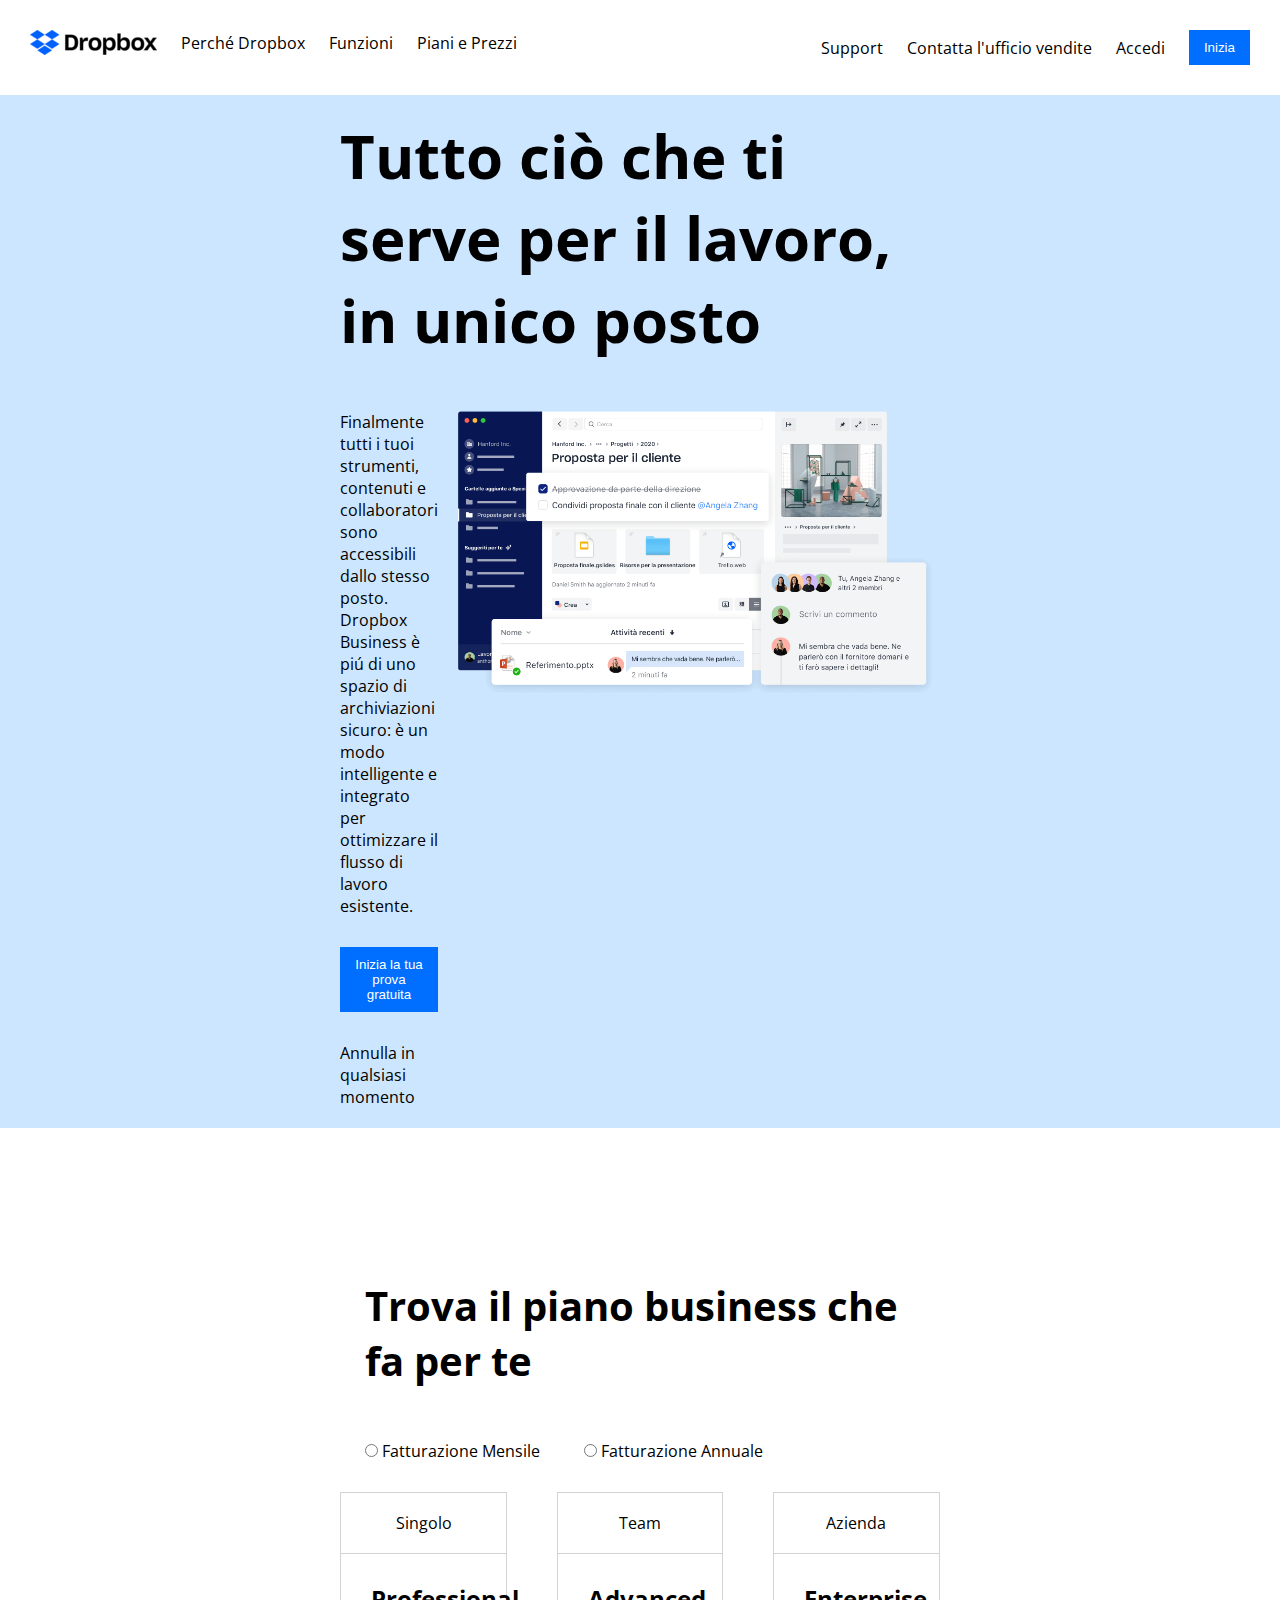
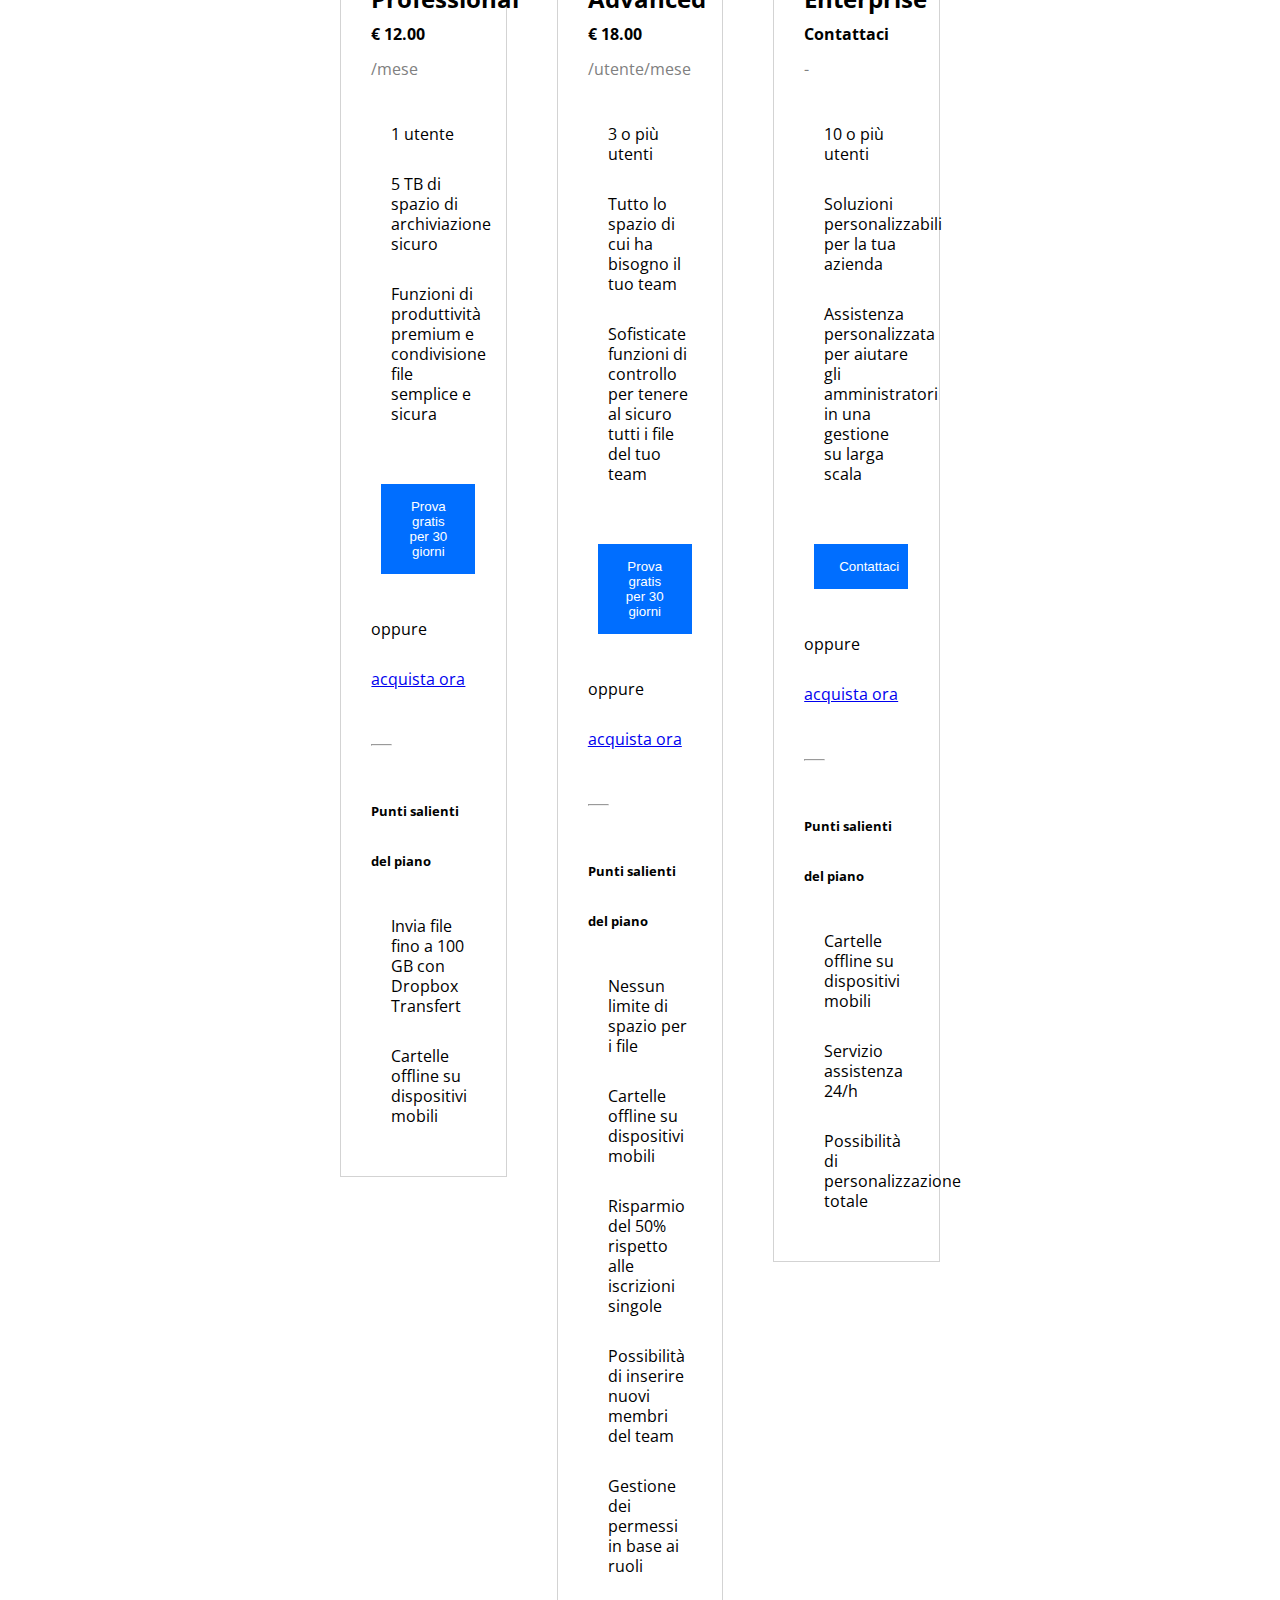
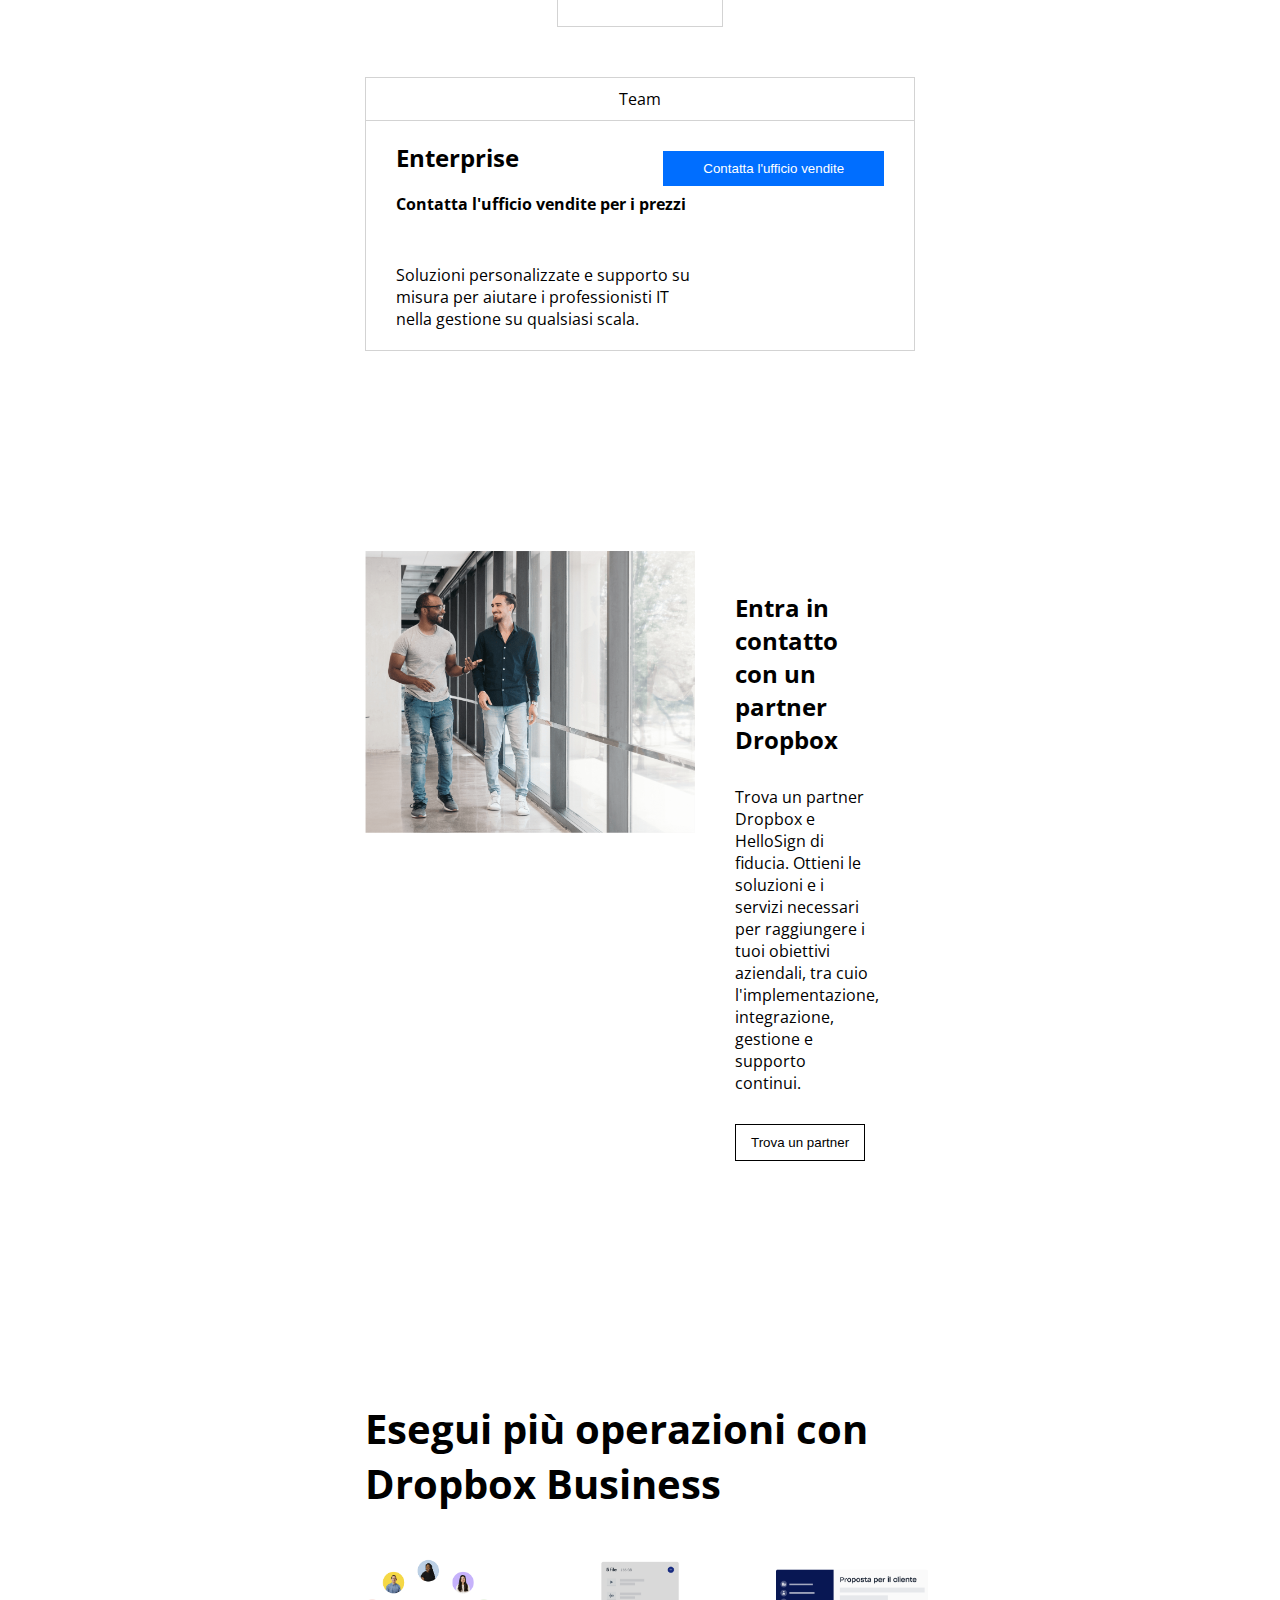
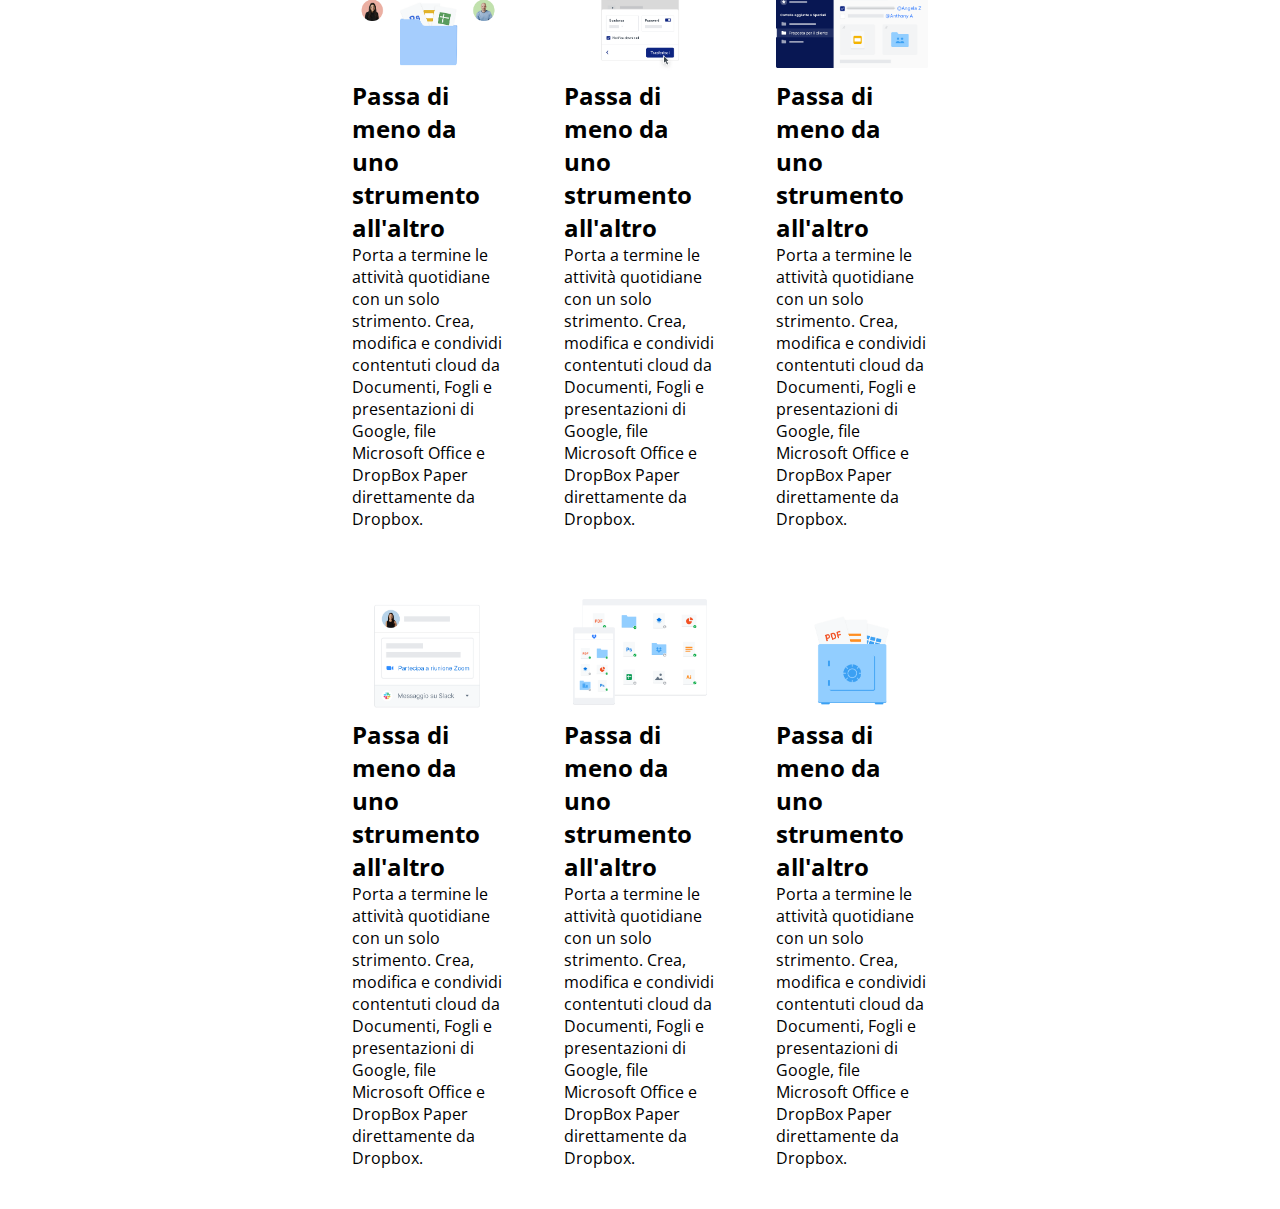
==== commit 486cd6a3: "Completata sezione business" ====
--- a/index.html
+++ b/index.html
@@ -56,7 +56,7 @@
         <!--Parte Principale-->
         <main>
             <!--Sezione alta con le carte-->
-            <div id="businessPlan">
+            <div class="businessPlan">
                     <h2>Trova il piano business che fa per te</h2>
                     <br>
                     <input type="radio">
@@ -216,7 +216,6 @@
             <!--Sezione a metá con bottone trova un partner-->
             <section>
                 <div class="row rowPartner">
-                   
                         <div class="colImg">
                             <img src="img/partner.png" alt="Immagine partners"> 
                         </div>
@@ -227,8 +226,75 @@
                             <p>Trova un partner Dropbox e HelloSign di fiducia. Ottieni le soluzioni e i servizi necessari per raggiungere i tuoi obiettivi aziendali, tra cuio l'implementazione, integrazione, gestione e supporto continui.</p>
 
                             <a href="#"><button class="blueButton">Trova un partner</button></a>
-                        </div>
-                        
+                        </div>    
+                </div>
+            </section>
+
+            <!-- Sezione Dropbox business -->
+            <section>
+                <div class="businessPlan">
+                    <h2>Esegui pi&ugrave; operazioni con Dropbox Business</h2>
+                </div>
+                <div class="row businessRow">
+                    <div class="businessCol">
+                        <img src="img/business-feature-switching-tools.png" alt="immagine businees 1 ">
+                        <h2>
+                            Passa di meno da uno strumento all'altro
+                        </h2>
+                        <p>
+                            Porta a termine le attivit&agrave; quotidiane con un solo strimento. Crea, modifica e condividi contentuti cloud da Documenti, Fogli e presentazioni di Google, file Microsoft Office e DropBox Paper direttamente da Dropbox.
+                        </p>
+                    </div>
+
+                    <div class="businessCol">
+                        <img src="img/business-feature-send-files-it.png" alt="immagine businees 2">
+                        <h2>
+                            Passa di meno da uno strumento all'altro
+                        </h2>
+                        <p>
+                            Porta a termine le attivit&agrave; quotidiane con un solo strimento. Crea, modifica e condividi contentuti cloud da Documenti, Fogli e presentazioni di Google, file Microsoft Office e DropBox Paper direttamente da Dropbox.
+                        </p>
+                    </div>
+
+                    <div class="businessCol">
+                        <img src="img/business-feature-coordinate-it.png" alt="immagine businees 3">
+                        <h2>
+                            Passa di meno da uno strumento all'altro
+                        </h2>
+                        <p>
+                            Porta a termine le attivit&agrave; quotidiane con un solo strimento. Crea, modifica e condividi contentuti cloud da Documenti, Fogli e presentazioni di Google, file Microsoft Office e DropBox Paper direttamente da Dropbox.
+                        </p>
+                    </div>
+
+                    <div class="businessCol">
+                        <img src="img/business-feature-integrations-it.png" alt="immagine businees 6">
+                        <h2>
+                            Passa di meno da uno strumento all'altro
+                        </h2>
+                        <p>
+                            Porta a termine le attivit&agrave; quotidiane con un solo strimento. Crea, modifica e condividi contentuti cloud da Documenti, Fogli e presentazioni di Google, file Microsoft Office e DropBox Paper direttamente da Dropbox.
+                        </p>
+                    </div>
+
+                    <div class="businessCol">
+                        <img src="img/business-feature-multi-device.png" alt="immagine businees 5">
+                        <h2>
+                            Passa di meno da uno strumento all'altro
+                        </h2>
+                        <p>
+                            Porta a termine le attivit&agrave; quotidiane con un solo strimento. Crea, modifica e condividi contentuti cloud da Documenti, Fogli e presentazioni di Google, file Microsoft Office e DropBox Paper direttamente da Dropbox.
+                        </p>
+                    </div>
+
+                    <div class="businessCol">
+                        <img src="img/business-feature-security.png" alt="immagine businees 7">
+                        <h2>
+                            Passa di meno da uno strumento all'altro
+                        </h2>
+                        <p>
+                            Porta a termine le attivit&agrave; quotidiane con un solo strimento. Crea, modifica e condividi contentuti cloud da Documenti, Fogli e presentazioni di Google, file Microsoft Office e DropBox Paper direttamente da Dropbox.
+                        </p>
+                    </div>
                 </div>
             </section>
         </main>
--- a/css/styles.css
+++ b/css/styles.css
@@ -88,17 +88,17 @@
 
 
 /*Piano di Fatturazione*/
-#businessPlan{
+.businessPlan{
     text-align: start;
     margin: 150px auto 0px auto;
-    width: 40%;
-
-}
-#businessPlan h2{
+    width: 43%;
+
+}
+.businessPlan h2{
     font-size: 40px
 }
 
-#businessPlan span{
+.businessPlan span{
     margin: 30px 40px 30px 0;
     display: inline-block;
 }
@@ -231,3 +231,23 @@
     color: black;
     border: 1px solid black;
 }
+
+/*Stili sezione Business */
+
+.businessRow{
+    flex-wrap: wrap;
+    width: 50%;
+    margin: 20px auto;
+    gap: 20px;
+
+}
+
+.businessCol{
+    width: 30%;
+    padding: 20px;
+
+}
+
+.businessCol img{
+    width: 100%;
+}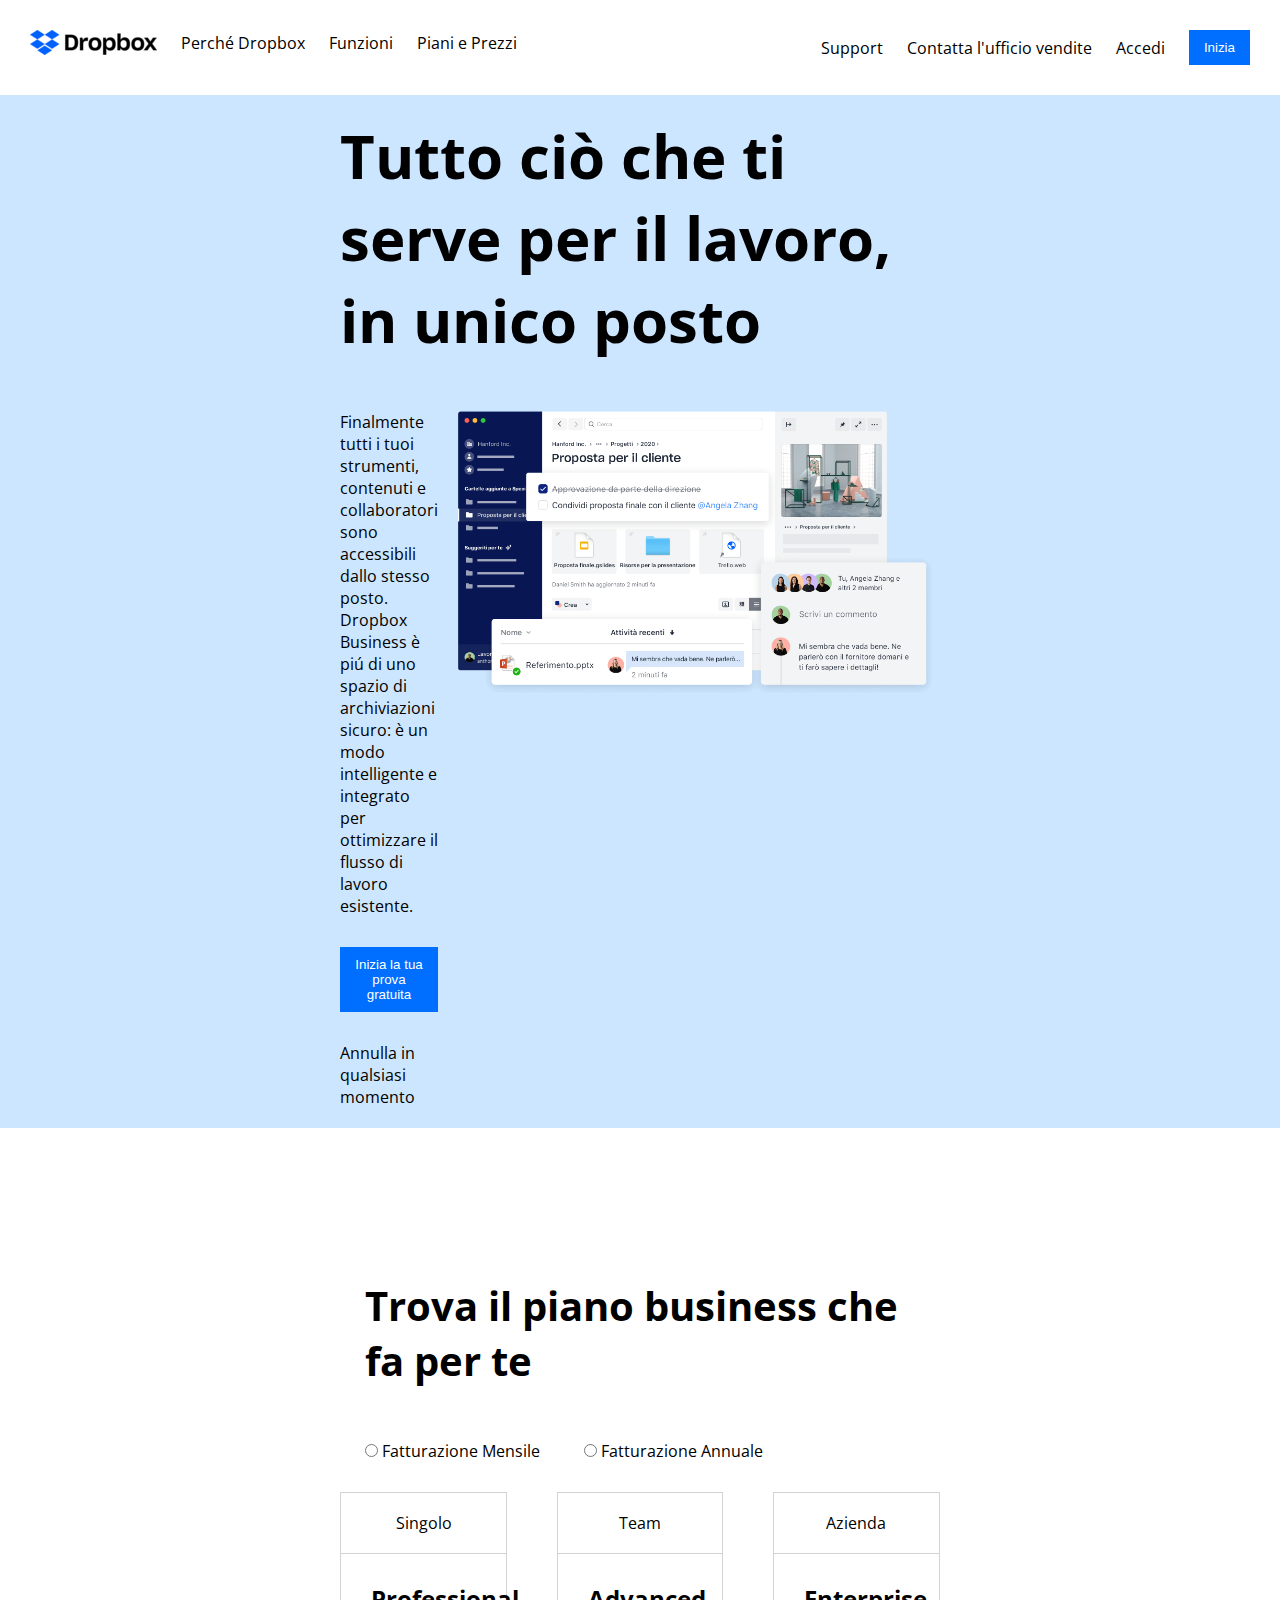
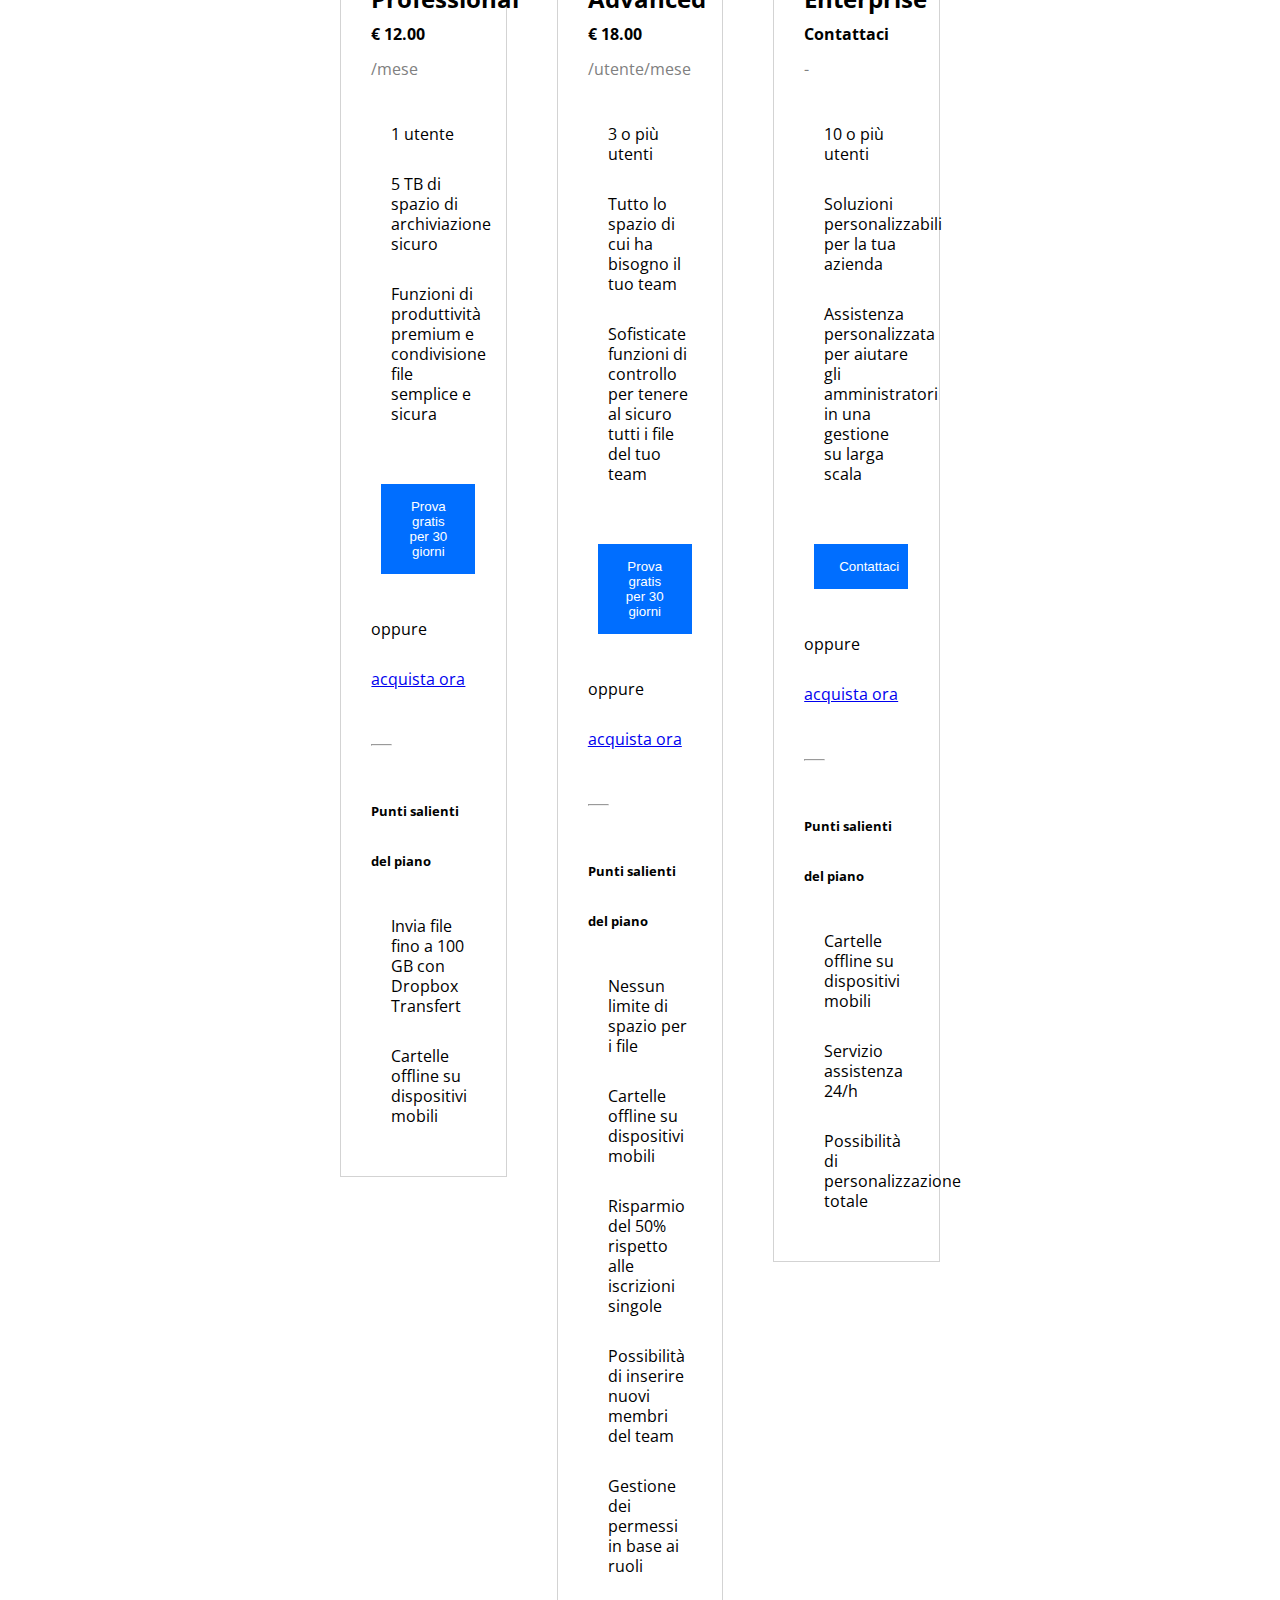
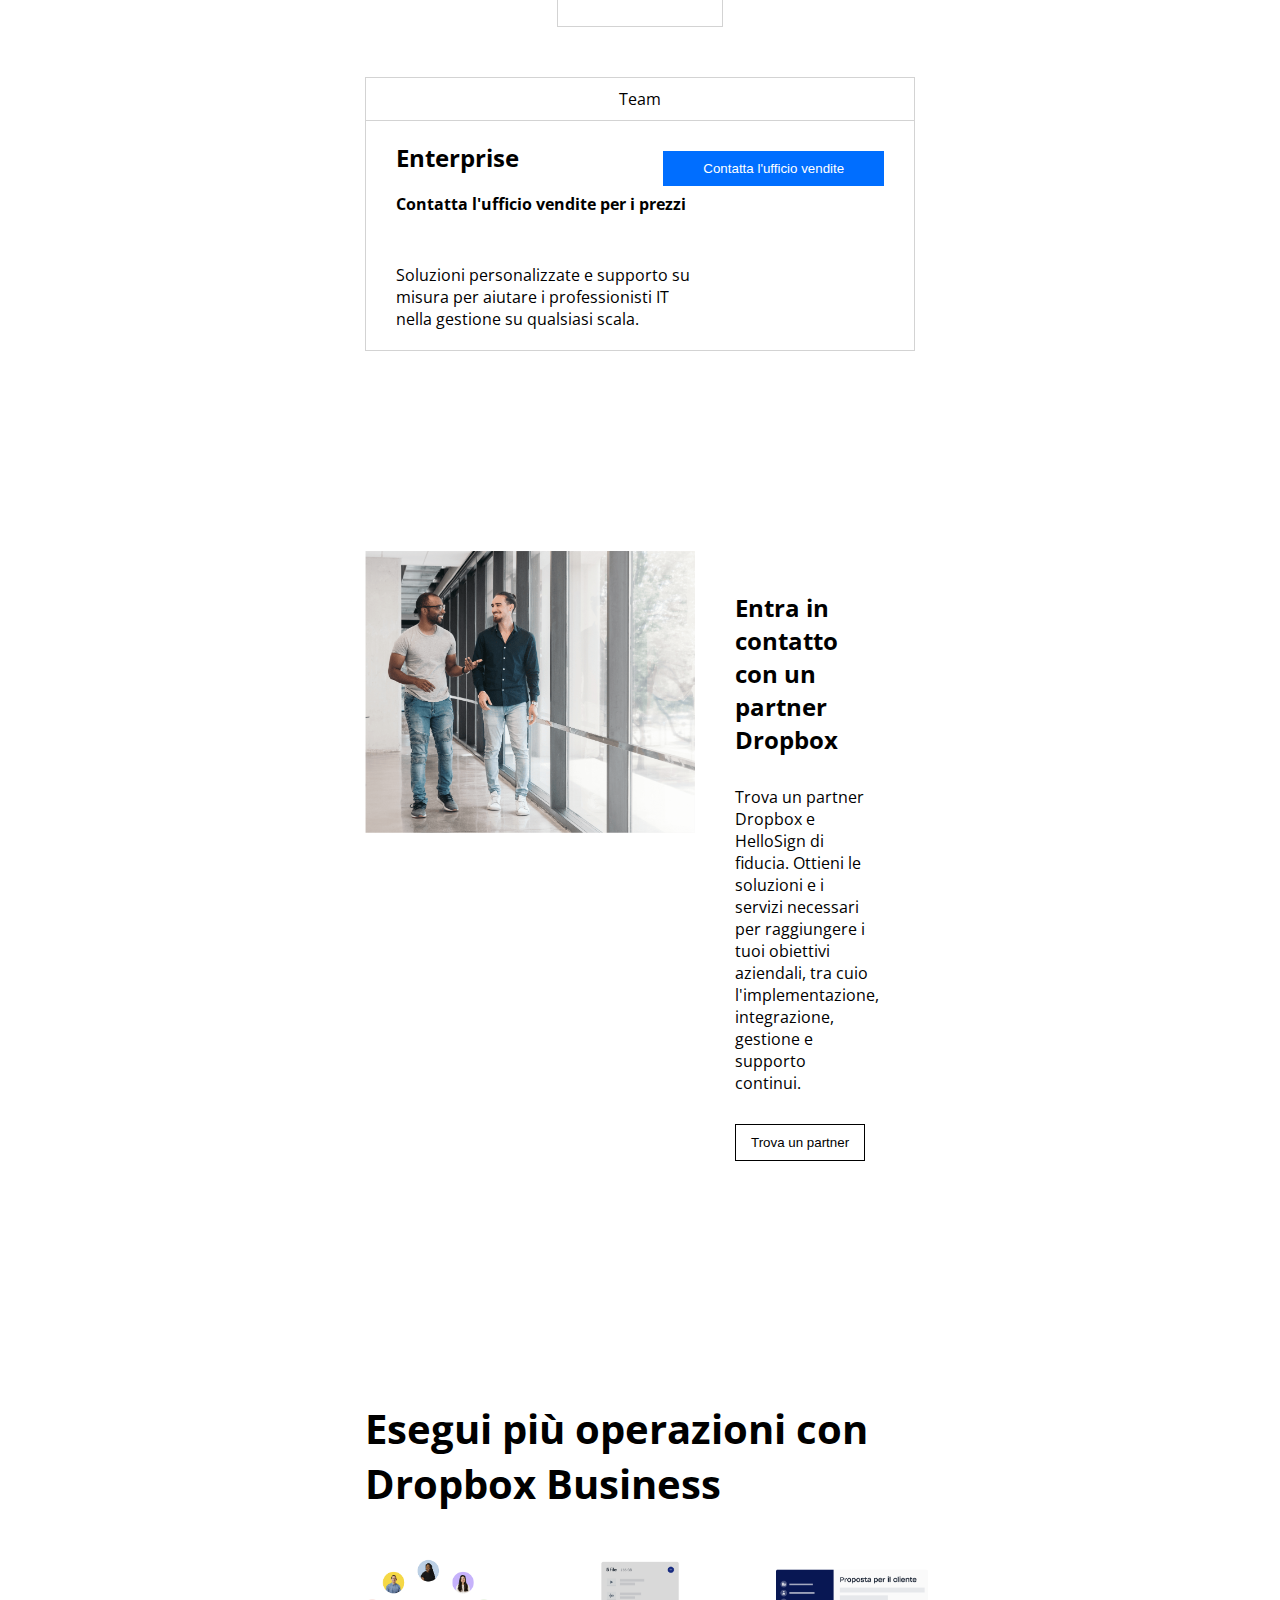
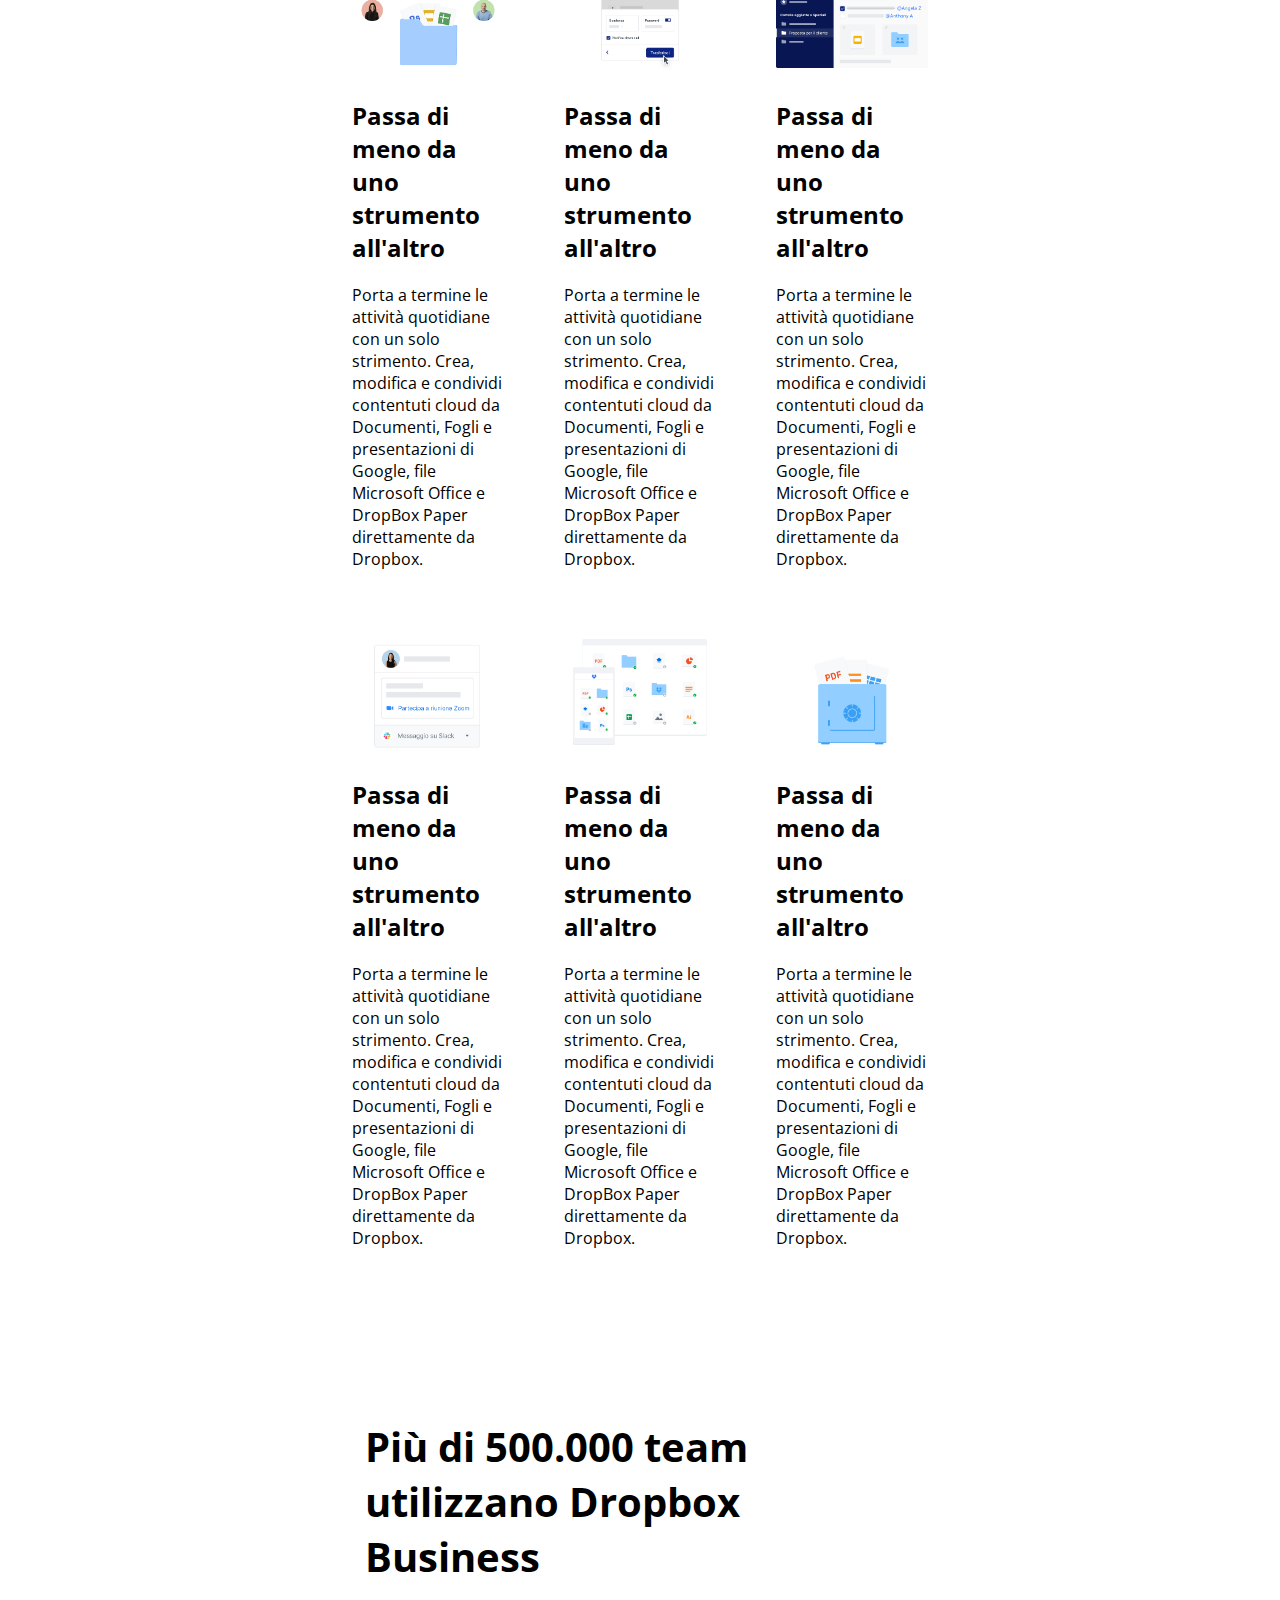
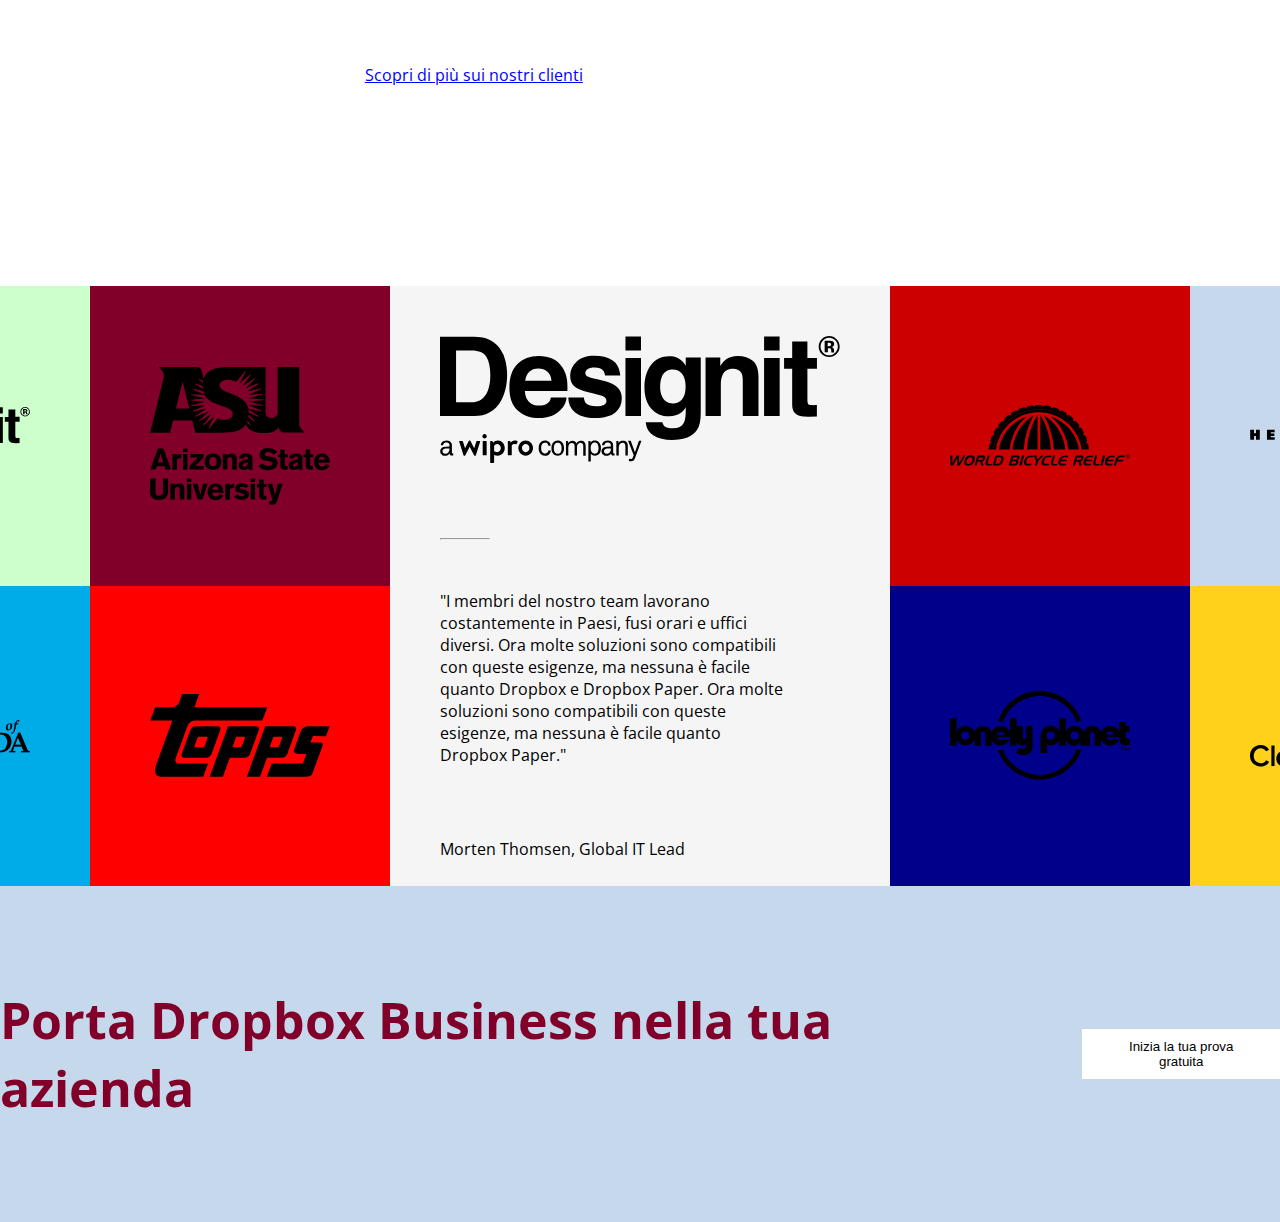
==== commit 04f28be9: "Completata la sezione sotto i clienti DropBox" ====
--- a/index.html
+++ b/index.html
@@ -225,7 +225,7 @@
 
                             <p>Trova un partner Dropbox e HelloSign di fiducia. Ottieni le soluzioni e i servizi necessari per raggiungere i tuoi obiettivi aziendali, tra cuio l'implementazione, integrazione, gestione e supporto continui.</p>
 
-                            <a href="#"><button class="blueButton">Trova un partner</button></a>
+                            <a href="#"><button class="blueButton whiteButton">Trova un partner</button></a>
                         </div>    
                 </div>
             </section>
@@ -297,6 +297,75 @@
                     </div>
                 </div>
             </section>
+
+            <!--Sezione Clienti-->
+            <section>
+                <div class="businessPlan">
+                    <h2>
+                        Pi&ugrave; di 500.000 team utilizzano Dropbox Business
+                    </h2>
+                    <a href="#">Scopri di pi&ugrave; sui nostri clienti</a>
+                </div>
+                <div class="row clientsRow">
+                    <div class="col clientsCol">
+                        <div class="rowCol greenSquare">
+                            <img src="img/designit.svg" alt="client 1">
+                        </div>
+                        <div class="rowCol skySquare">
+                            <img src="img/university_of_florida.svg" alt="client 2">
+                        </div>
+                        
+                    </div>
+                    <div class="col clientsCol">
+                        <div class="rowCol bordeauxSquare">
+                            <img src="img/arizona_state_university.svg" alt="client 3">
+                        </div>
+                        <div class="rowCol">
+                            <img src="img/topps.svg" alt="client 4">
+                        </div>
+                       
+                        
+                    </div>
+                    <div class="col clientsCol centralCol">
+                        <img id src="img/designit.svg" alt="client 1">
+                        <hr>
+                        <p>"I membri del nostro team lavorano costantemente in Paesi, fusi orari e uffici diversi. Ora molte soluzioni sono compatibili con queste esigenze, ma nessuna &egrave; facile quanto Dropbox e Dropbox Paper. Ora molte soluzioni sono compatibili con queste esigenze, ma nessuna &egrave; facile quanto Dropbox Paper."</p>
+                        <br>
+                        <p>Morten Thomsen, Global IT Lead</p>                        
+                    </div>
+                    <div class="col clientsCol">
+                        <div class="rowCol redSquare">
+                            <img src="img/world_bicycle_relief.svg" alt="client 5">
+                        </div>
+                        <div class="rowCol blueSquare">
+                            <img src="img/lonely_planet.svg" alt="client 6">
+                        </div>                       
+                    </div>
+                    <div class="col clientsCol">
+                        <div class="rowCol heavenSquare">
+                            <img src="img/hearst_corp.svg" alt="client 7">
+                        </div>
+                        <div class="rowCol yellowSquare">
+                            <img src="img/clear_channel.svg" alt="client 8">
+                        </div>                     
+                    </div>
+                </div>
+                <div class="row greyRow">
+                    <div class="colTitle">
+                        <h1>
+                            Porta Dropbox Business nella tua azienda
+                        </h1>
+                    </div>
+                    <div class="col">
+                        <a href="#">
+                            <button class="blueButton whiteButton">
+                                Inizia la tua prova gratuita
+                            </button>
+                        </a>
+                    </div>
+                </div>
+            </section>
+            
         </main>
         <!--Parte Bassa-->
         <footer>
--- a/css/styles.css
+++ b/css/styles.css
@@ -100,6 +100,12 @@
 
 .businessPlan span{
     margin: 30px 40px 30px 0;
+    display: inline-block;
+}
+
+.businessPlan a{
+    color: blue;
+    margin-top: 80px;
     display: inline-block;
 }
 
@@ -226,7 +232,9 @@
     margin: 30px auto;
 }
 
-.colText .blueButton{
+
+
+.whiteButton{
     background-color: white;
     color: black;
     border: 1px solid black;
@@ -248,6 +256,99 @@
 
 }
 
+.businessCol h2{
+    margin: 20px auto;
+}
+
 .businessCol img{
     width: 100%;
+}
+
+
+/*Stili sezione Clienti*/
+
+.clientsRow{
+    margin-top: 200px;
+}
+
+.clientsCol{
+    background-color: whitesmoke;
+}
+
+.rowCol{
+    width: 300px;
+    height: 300px;
+    display: flex;
+    justify-content: center;
+    align-items: center;
+    background-color: red;
+       
+}
+
+.rowCol img{
+    padding: 30px;
+    width: 80%;
+}
+
+.centralCol img{
+    padding: 50px;
+}
+
+.centralCol{
+    width: 90%;
+}
+
+.centralCol hr{
+    width: 10%;
+    margin: 20px 50px;
+    background-color: gray;
+
+}
+
+.centralCol p{
+    margin: 50px 100px 0px 50px;
+}
+
+.greenSquare{
+    background-color: #ccffcc;
+}
+
+.skySquare{
+    background-color: #00ace6;
+}
+.bordeauxSquare{
+    background-color: #80002a;
+}
+.redSquare{
+    background-color: #cc0000;
+}
+.blueSquare{
+    background-color: darkblue;
+}
+.heavenSquare{
+    background-color: #c6d8ec;
+}
+.yellowSquare{
+    background-color: #ffd11a;
+}
+
+
+.greyRow{
+    display: flex;
+    background-color: #c6d8ec;
+    align-items: center;
+    justify-content: center;
+    gap: 200px;
+}
+
+.colTitle{
+    font-size: 25px;
+    color: #80002a;
+    margin: 100px 0;
+
+}
+
+.col .whiteButton{
+    border: 0;
+    padding: 10px 40px;
 }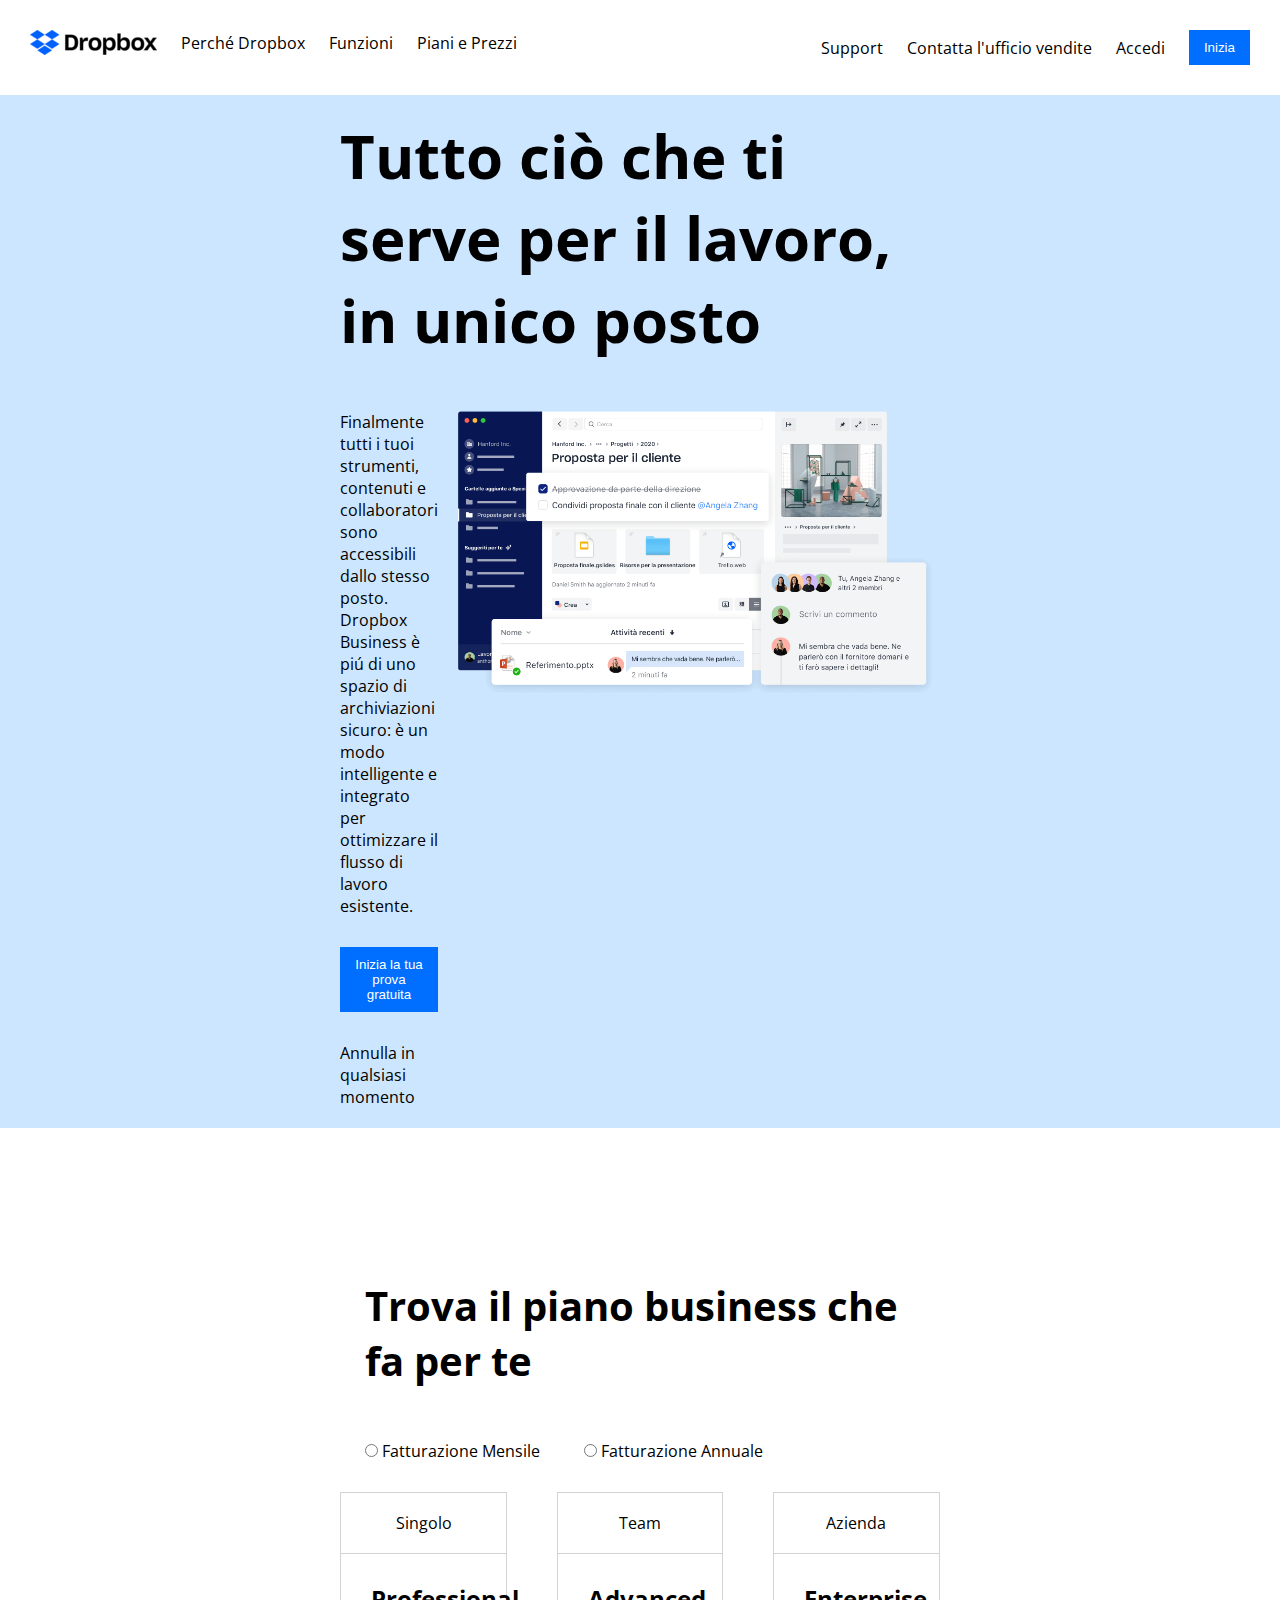
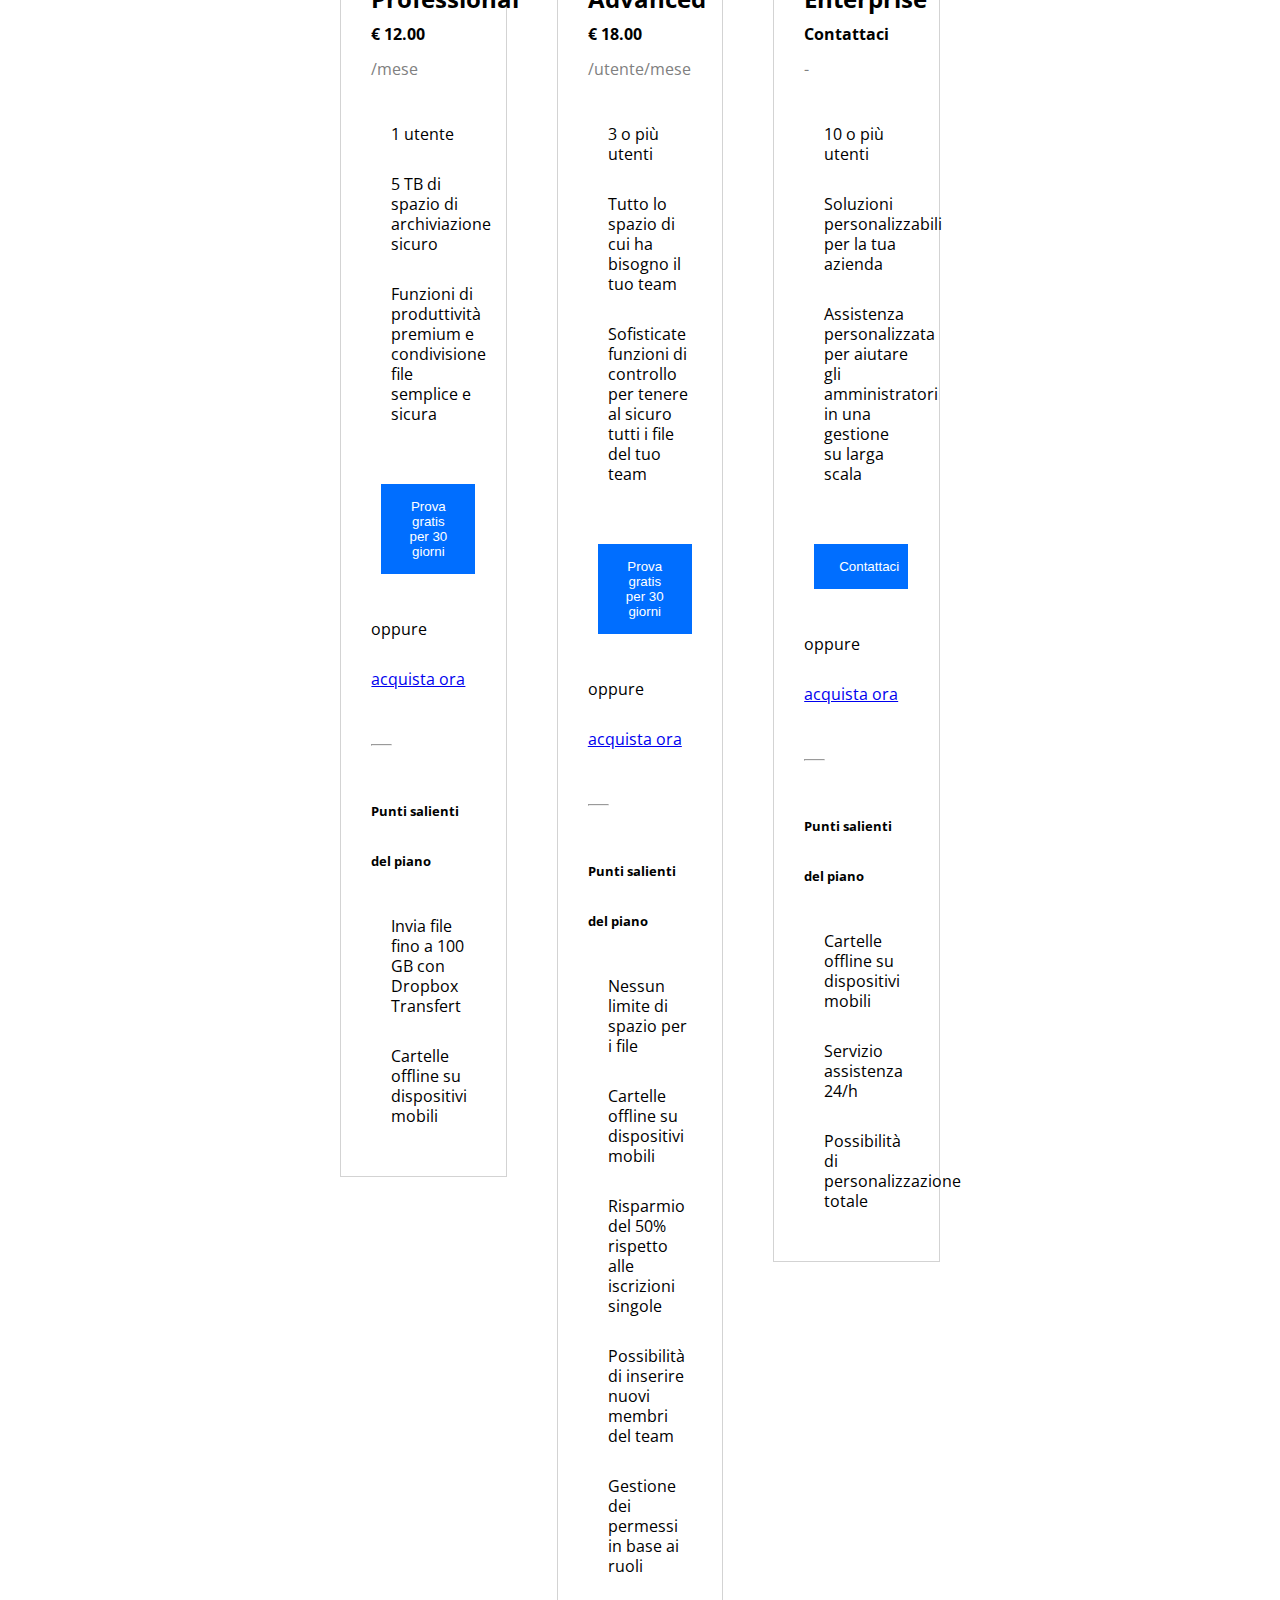
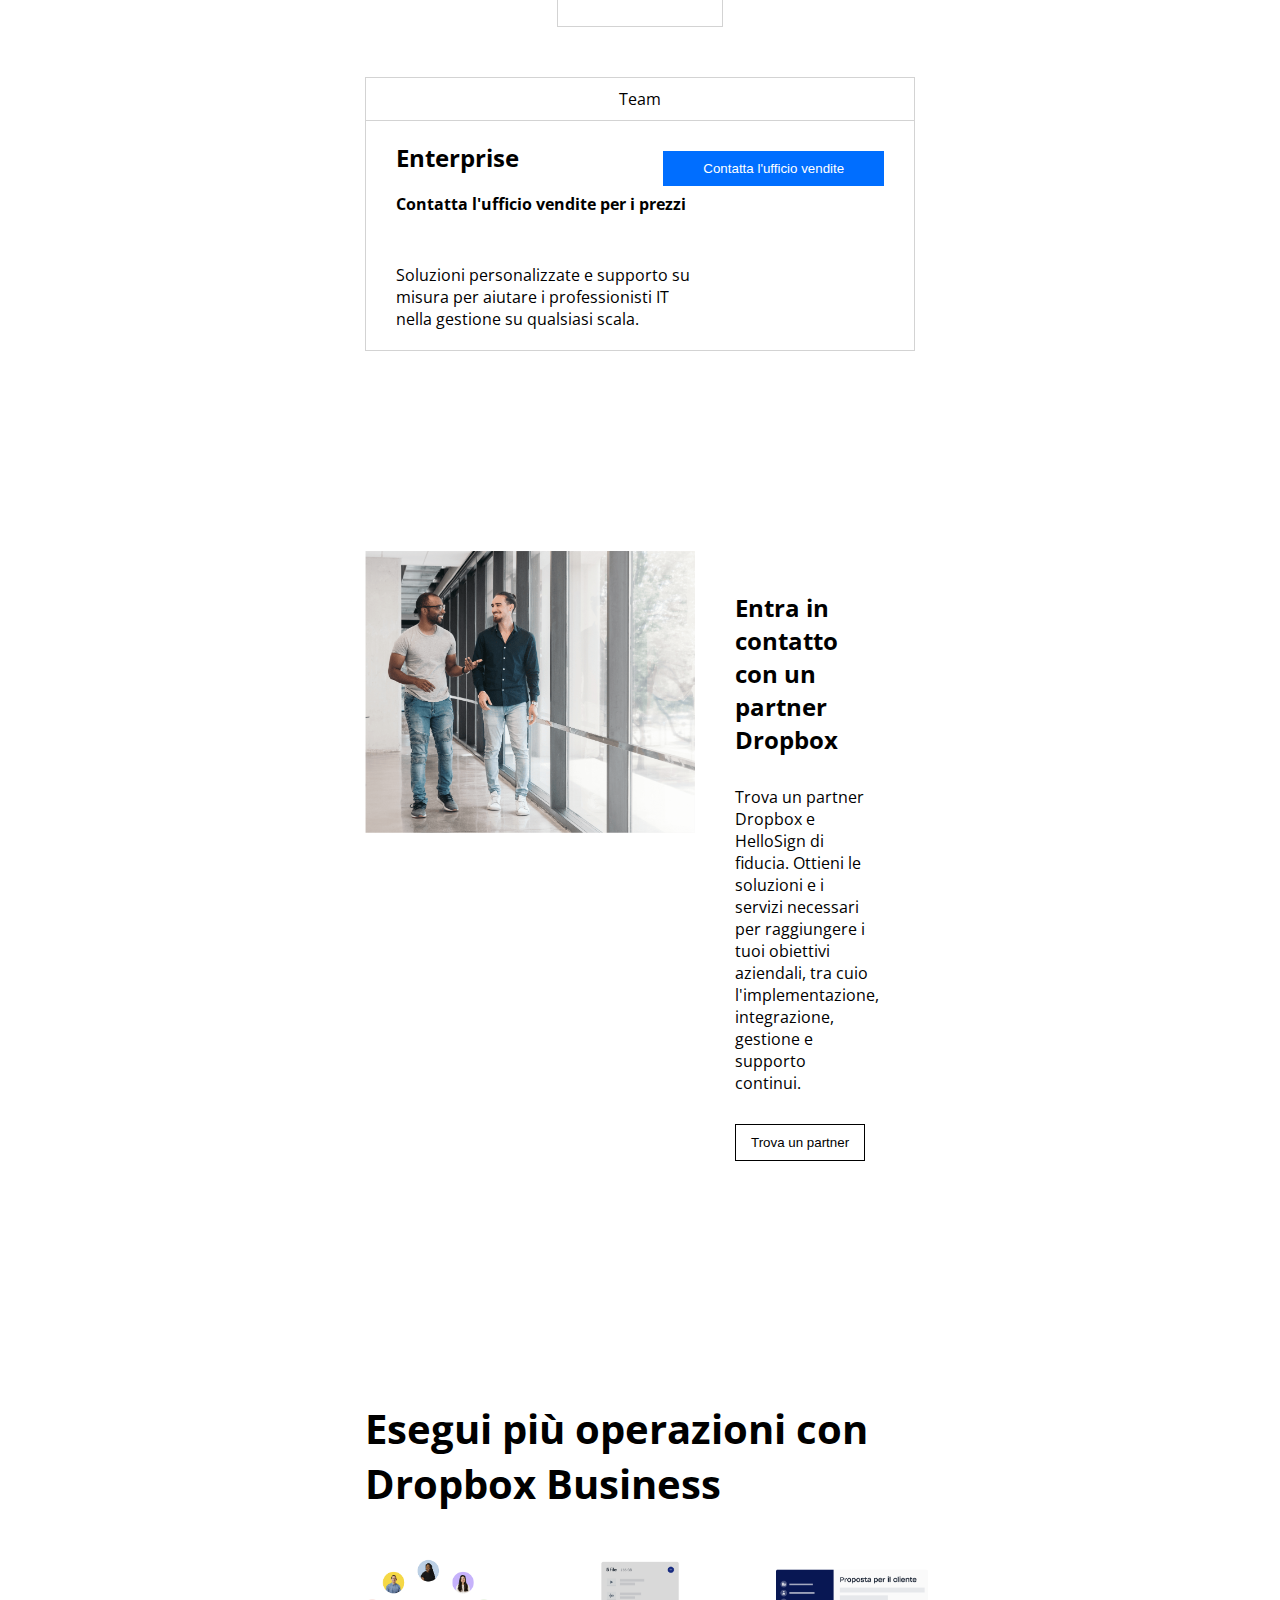
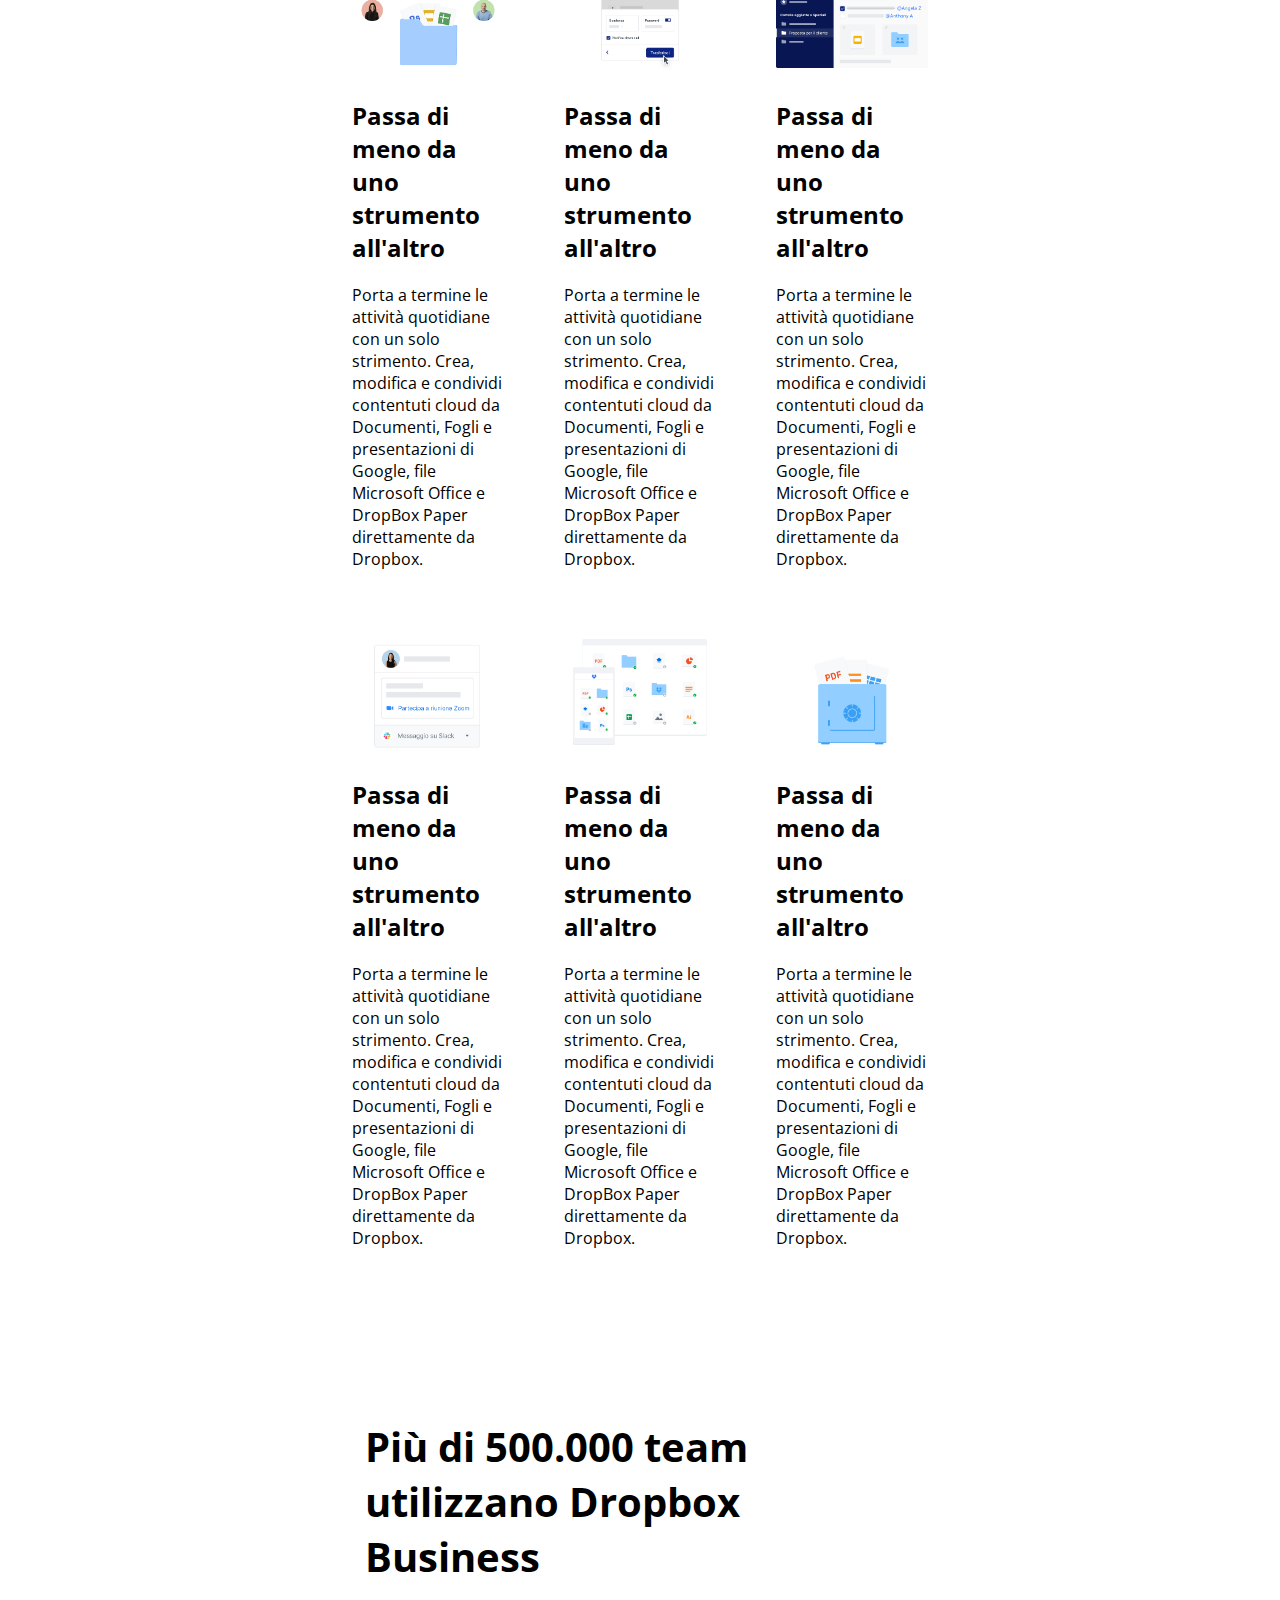
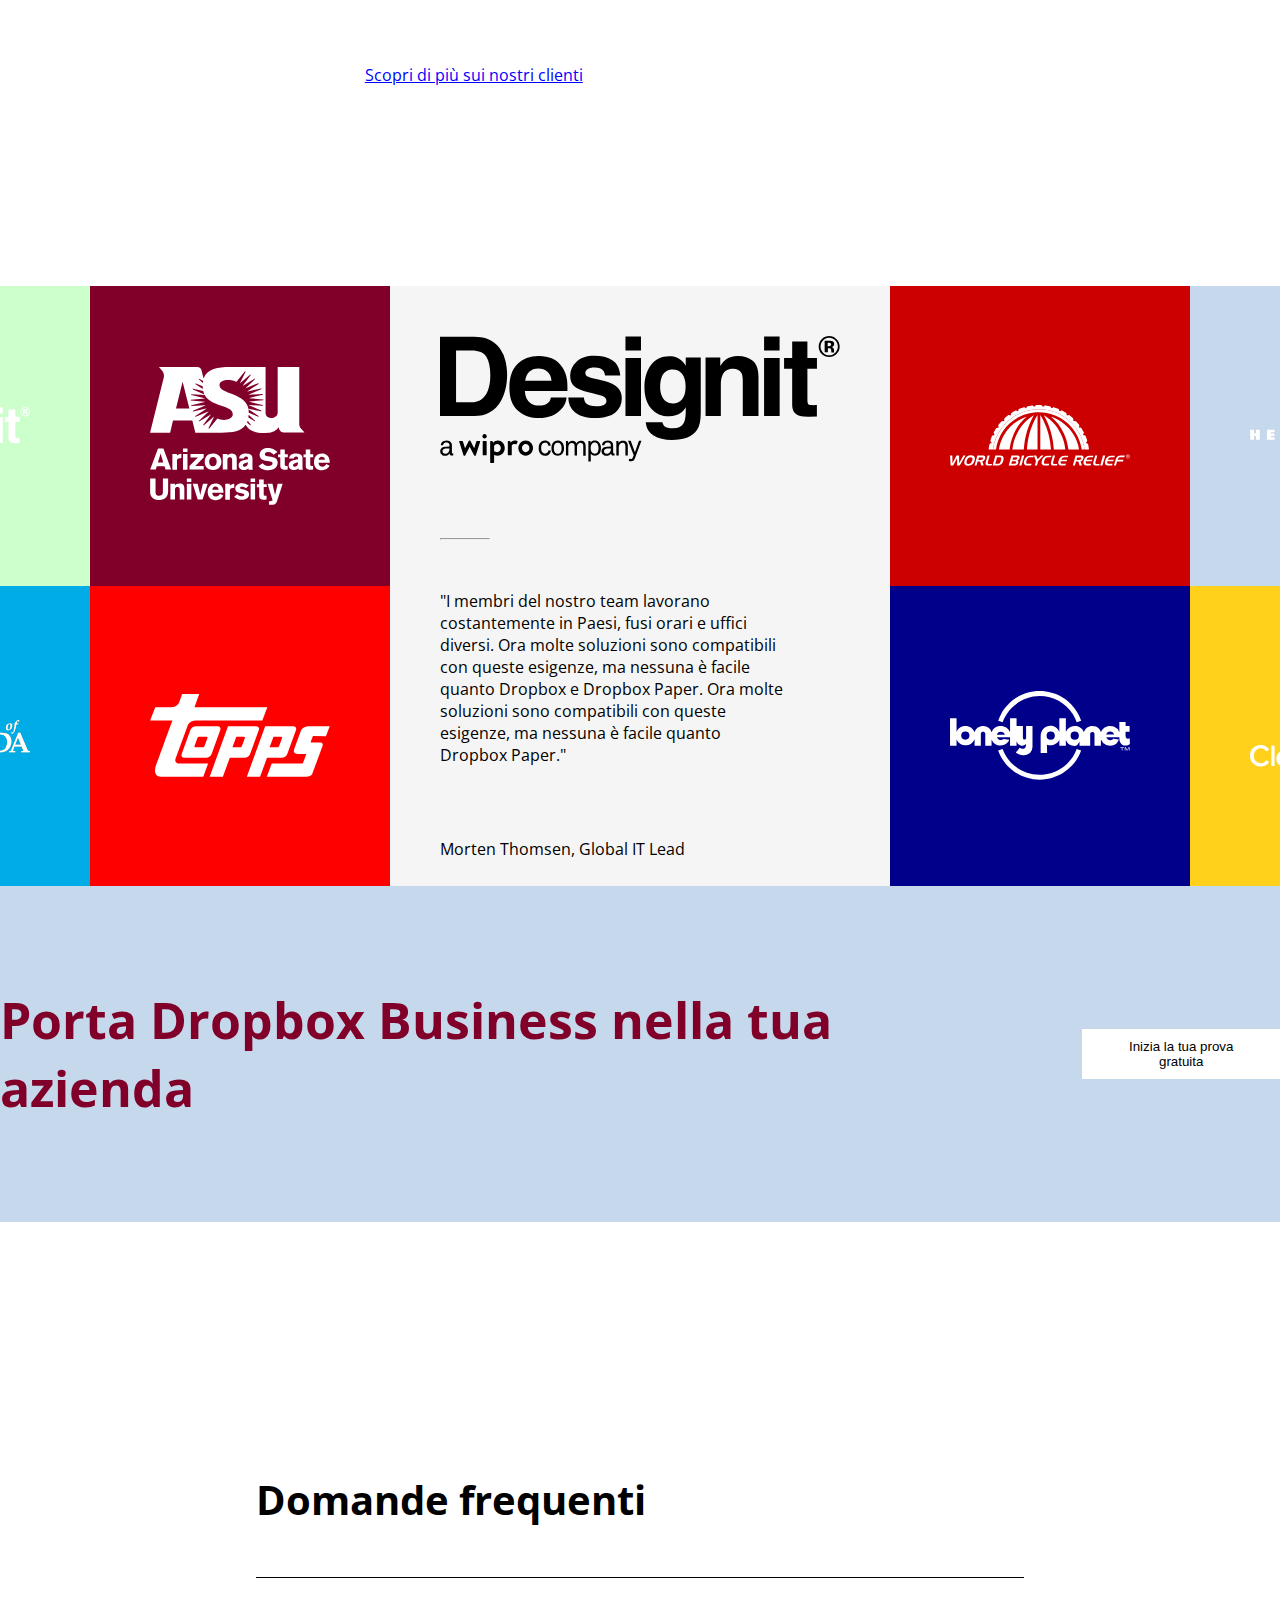
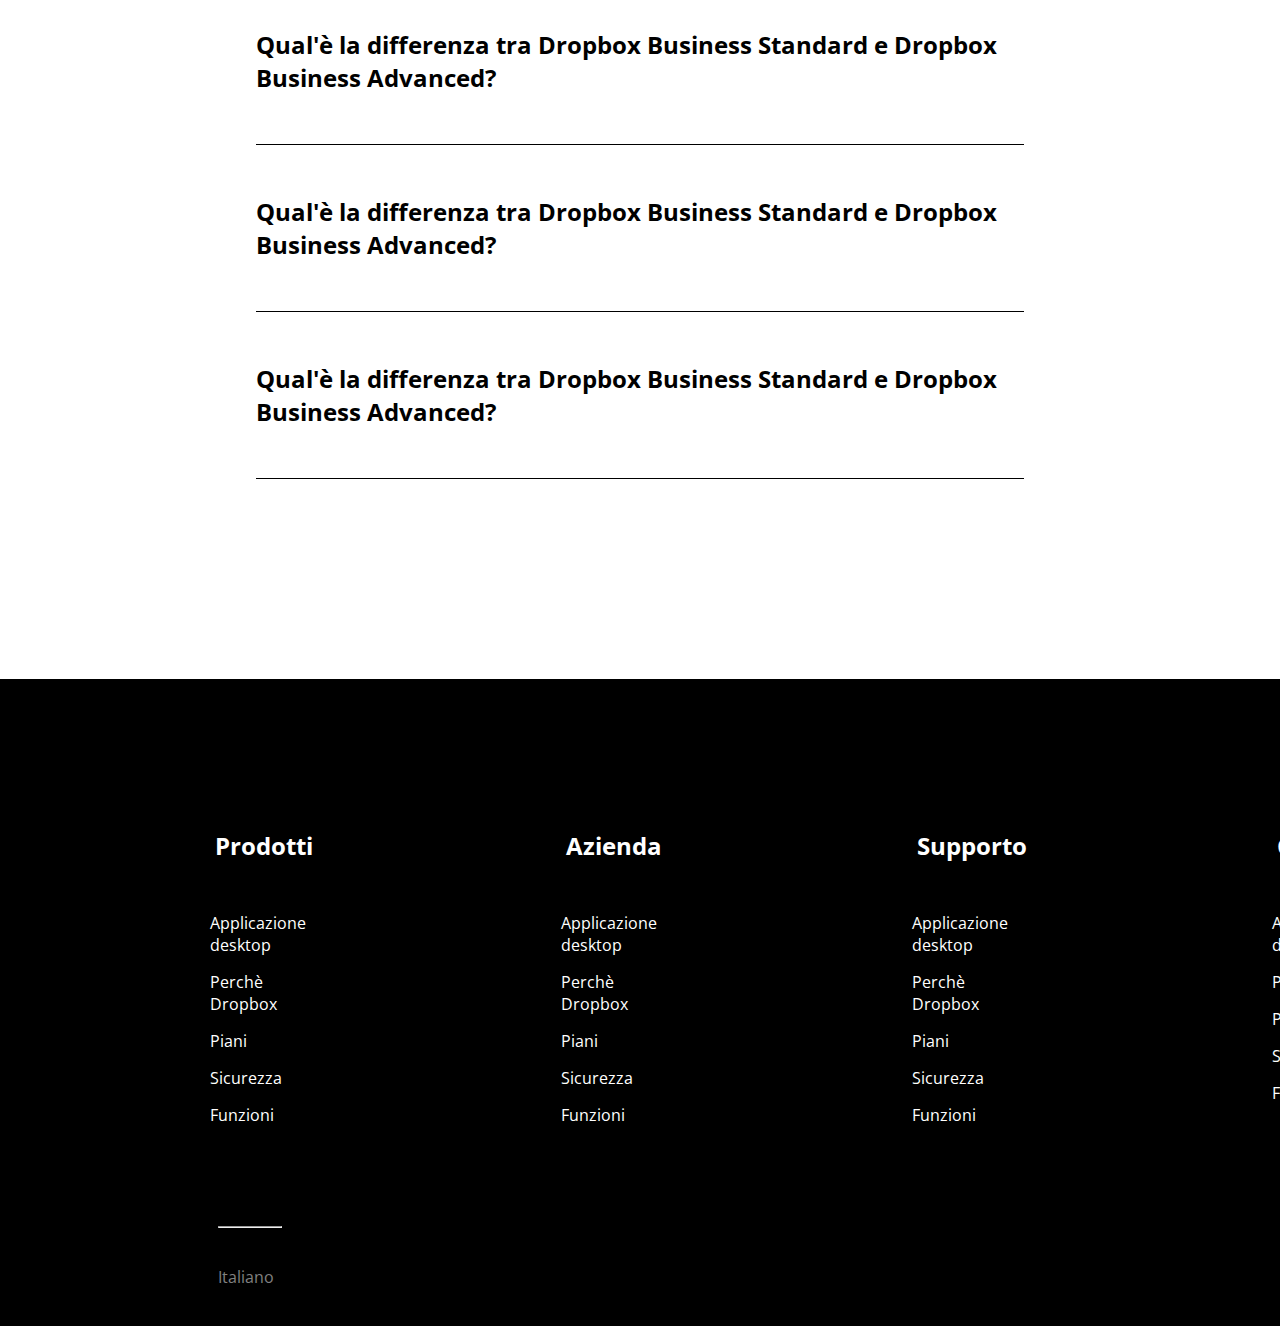
==== commit a8849a86: "Esercizio Completo" ====
--- a/index.html
+++ b/index.html
@@ -366,10 +366,102 @@
                 </div>
             </section>
             
+            <!--Sezione Faq-->
+            <section>
+                <div class="rowFaq">
+                    <h1>
+                        Domande frequenti
+                    </h1>
+                </div>
+                    <div class="rowFaq">
+                    <h2>
+                        Qual'&egrave; la differenza tra Dropbox Business Standard e Dropbox Business Advanced?
+                    </h2>
+                        <i class="fa-solid fa-angle-down"></i>
+                    </div>
+                    <div class="rowFaq">
+                        <h2>
+                            Qual'&egrave; la differenza tra Dropbox Business Standard e Dropbox Business Advanced?
+                        </h2>
+                            <i class="fa-solid fa-angle-down"></i>
+                    </div>
+                    <div class="rowFaq">
+                        <h2>
+                            Qual'&egrave; la differenza tra Dropbox Business Standard e Dropbox Business Advanced?
+                        </h2>
+                            <i class="fa-solid fa-angle-down"></i>
+                    </div>
+                
+            </section>
         </main>
         <!--Parte Bassa-->
         <footer>
-
+            <div class="row rowFooter">
+                <div class="col">
+                    <h2>
+                        Dropbox
+                    </h2>
+                    <ul>
+                        <li><a href="#">Applicazione desktop</a></li>
+                        <li><a href="#">Perch&egrave; Dropbox</a></li>
+                        <li><a href="#">Piani</a></li>
+                        <li><a href="#">Sicurezza</a></li>
+                        <li><a href="#">Funzioni</a></li>
+                    </ul>
+                </div>
+                <div class="col">
+                    <h2>
+                        Prodotti
+                    </h2>
+                    <ul>
+                        <li><a href="#">Applicazione desktop</a></li>
+                        <li><a href="#">Perch&egrave; Dropbox</a></li>
+                        <li><a href="#">Piani</a></li>
+                        <li><a href="#">Sicurezza</a></li>
+                        <li><a href="#">Funzioni</a></li>
+                </div>
+                <div class="col">
+                    <h2>
+                        Azienda
+                    </h2>
+                    <ul>
+                        <li><a href="#">Applicazione desktop</a></li>
+                        <li><a href="#">Perch&egrave; Dropbox</a></li>
+                        <li><a href="#">Piani</a></li>
+                        <li><a href="#">Sicurezza</a></li>
+                        <li><a href="#">Funzioni</a></li>
+                </div>
+                <div class="col">
+                    <h2>
+                        Supporto
+                    </h2>
+                    <ul>
+                        <li><a href="#">Applicazione desktop</a></li>
+                        <li><a href="#">Perch&egrave; Dropbox</a></li>
+                        <li><a href="#">Piani</a></li>
+                        <li><a href="#">Sicurezza</a></li>
+                        <li><a href="#">Funzioni</a></li>
+                </div>
+                <div class="col">
+                    <h2>
+                       Community
+                    </h2>
+                    <ul>
+                        <li><a href="#">Applicazione desktop</a></li>
+                        <li><a href="#">Perch&egrave; Dropbox</a></li>
+                        <li><a href="#">Piani</a></li>
+                        <li><a href="#">Sicurezza</a></li>
+                        <li><a href="#">Funzioni</a></li>
+                </div>
+                
+                
+                
+            </div>
+                
+            <div class="rowFooter">
+                <hr>
+                <a href="#"><span id="langSelection"><i class="fa-solid fa-earth-americas"></i> Italiano  <i class="fa-solid fa-sort-up"></i></span></a>
+            </div>
         </footer>
     </body>
 </html>--- a/css/styles.css
+++ b/css/styles.css
@@ -288,10 +288,12 @@
 .rowCol img{
     padding: 30px;
     width: 80%;
+    filter: invert(1);
 }
 
 .centralCol img{
     padding: 50px;
+    fill: black;
 }
 
 .centralCol{
@@ -351,4 +353,85 @@
 .col .whiteButton{
     border: 0;
     padding: 10px 40px;
-}+}
+
+
+/*Sezione Faq*/
+
+.rowFaq{
+    width: 60%;
+    border-bottom: 1px solid black;
+    margin: 50px auto;
+    padding-bottom: 50px;
+    position: relative;
+    
+}
+
+.rowFaq h2{
+    display: inline-block;
+}
+
+.rowFaq h1{
+    margin-top: 200px;
+    font-size: 40px;
+    display: inline-block;
+}
+
+.rowFaq .fa-angle-down{
+    position: absolute;
+    right: 50px;
+    top: 10px;
+}
+
+.rowFaq:last-of-type{
+    margin-bottom: 200px;
+}
+
+
+
+
+
+
+/*Stili footer*/
+
+.rowFooter{
+    background-color: black;
+    color: white;
+    gap: 250px;
+}
+
+.rowFooter a{
+    color: white;
+    text-decoration: none;
+}
+
+.rowFooter h2{
+    margin: 50px 0;
+}
+
+.rowFooter li{
+    display: block;
+    margin-left: -5px;
+    margin-top: 15px;
+}
+
+.rowFooter .col{
+    margin: 100px 0;
+}
+
+#langSelection{
+    display: block;
+    color: grey;
+    padding: 3% 17%;
+}
+
+.rowFooter hr{
+    width: 5%;
+    margin-left: 17%;
+    background-color: grey;
+}
+#langSelection a{
+    color: gray;
+}
+
+
